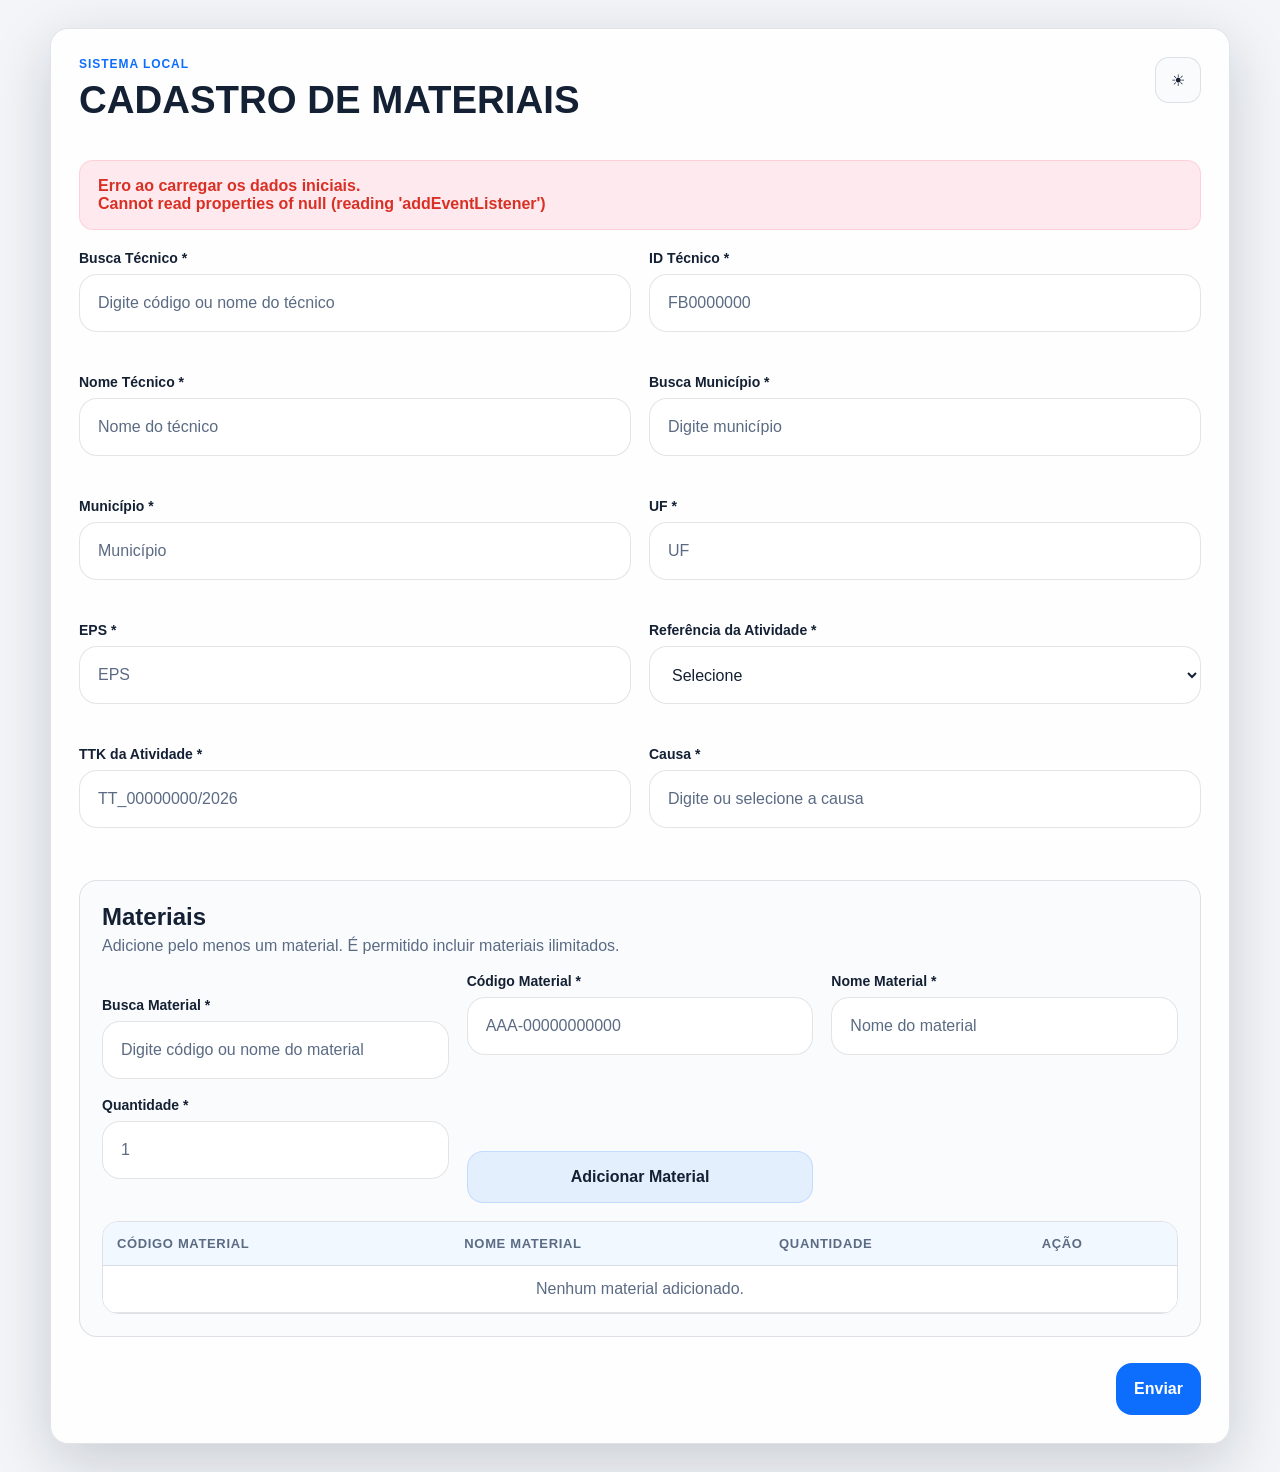
==== index.html @ 9e00d79b "Update index.html" ====
<!DOCTYPE html>
<html lang="pt-BR" data-theme="dark">
<head>
    <meta charset="UTF-8">
    <meta name="viewport" content="width=device-width, initial-scale=1.0">
    <title>CADASTRO DE MATERIAIS</title>
    <link rel="stylesheet" href="./css/style.css">
</head>
<body>
    <div class="bg-image"></div>
    <div class="bg-overlay"></div>

    <main class="page-shell">
        <section class="app-card">
            <div class="app-header">
                <div>
                    <p class="eyebrow">Sistema Local</p>
                    <h1>CADASTRO DE MATERIAIS</h1>
                    <p class="subtitle">
                    </p>
                </div>

                <button type="button" class="theme-toggle" data-theme-toggle aria-label="Alternar tema">
                    <span class="theme-icon">☾</span>
                </button>
            </div>

            <div id="alertBox" class="alert hidden"></div>

            <form id="mainForm" novalidate>
                <div class="grid two-cols">
                    <div class="field autocomplete-wrap">
                        <label for="tecnico_search">Busca Técnico *</label>
                        <input
                            type="text"
                            id="tecnico_search"
                            autocomplete="off"
                            placeholder="Digite código ou nome do técnico"
                        >
                        <div id="tecnico_suggestions" class="suggestions hidden"></div>
                    </div>

                    <div class="field">
                        <label for="id_tecnico">ID Técnico *</label>
                        <input
                            type="text"
                            id="id_tecnico"
                            required
                            maxlength="9"
                            placeholder="FB0000000"
                            pattern="^FB\\d{7}$"
                        >
                        <small class="error-text"></small>
                    </div>

                    <div class="field">
                        <label for="nome_tecnico">Nome Técnico *</label>
                        <input
                            type="text"
                            id="nome_tecnico"
                            required
                            placeholder="Nome do técnico"
                        >
                        <small class="error-text"></small>
                    </div>

                    <div class="field autocomplete-wrap">
                        <label for="municipio_search">Busca Município *</label>
                        <input
                            type="text"
                            id="municipio_search"
                            autocomplete="off"
                            placeholder="Digite município"
                        >
                        <div id="municipio_suggestions" class="suggestions hidden"></div>
                    </div>

                    <div class="field">
                        <label for="municipio">Município *</label>
                        <input
                            type="text"
                            id="municipio"
                            required
                            placeholder="Município"
                        >
                        <small class="error-text"></small>
                    </div>

                    <div class="field">
                        <label for="uf">UF *</label>
                        <input
                            type="text"
                            id="uf"
                            required
                            maxlength="2"
                            placeholder="UF"
                        >
                        <small class="error-text"></small>
                    </div>

                    <div class="field">
                        <label for="eps">EPS *</label>
                        <input
                            type="text"
                            id="eps"
                            required
                            placeholder="EPS"
                        >
                        <small class="error-text"></small>
                    </div>

                    <div class="field">
                        <label for="referencia_atividade">Referência da Atividade *</label>
                        <select id="referencia_atividade" required>
                            <option value="">Selecione</option>
                            <option value="Manutenção corretiva (TTK)">Manutenção corretiva (TTK)</option>
                            <option value="Preventiva">Preventiva</option>
                            <option value="Implantação de prédios">Implantação de prédios</option>
                            <option value="Alivio de Rede">Alivio de Rede</option>
                        </select>
                        <small class="error-text"></small>
                    </div>

                    <div class="field">
                        <label for="ttk">TTK da Atividade *</label>
                        <input
                            type="text"
                            id="ttk"
                            required
                            maxlength="16"
                            placeholder="TT_00000000/2026"
                            pattern="^TT_\\d{8}/\\d{4}$"
                        >
                        <small class="error-text"></small>
                    </div>

                    <div class="field autocomplete-wrap">
                        <label for="causa_search">Causa *</label>
                        <input
                            type="text"
                            id="causa_search"
                            required
                            autocomplete="off"
                            placeholder="Digite ou selecione a causa"
                        >
                        <div id="causa_suggestions" class="suggestions hidden"></div>
                        <small class="error-text"></small>
                    </div>
                </div>

                <section class="materials-section">
                    <div class="section-head">
                        <div>
                            <h2>Materiais</h2>
                            <p>Adicione pelo menos um material. É permitido incluir materiais ilimitados.</p>
                        </div>
                    </div>

                    <div class="grid three-cols">
                        <div class="field autocomplete-wrap">
                            <label for="material_search">Busca Material *</label>
                            <input
                                type="text"
                                id="material_search"
                                autocomplete="off"
                                placeholder="Digite código ou nome do material"
                            >
                            <div id="material_suggestions" class="suggestions hidden"></div>
                        </div>

                        <div class="field">
                            <label for="cod_material">Código Material *</label>
                            <input
                                type="text"
                                id="cod_material"
                                maxlength="15"
                                placeholder="AAA-00000000000"
                            >
                            <small class="error-text"></small>
                        </div>

                        <div class="field">
                            <label for="nome_material">Nome Material *</label>
                            <input
                                type="text"
                                id="nome_material"
                                placeholder="Nome do material"
                            >
                            <small class="error-text"></small>
                        </div>

                        <div class="field">
                            <label for="quantidade">Quantidade *</label>
                            <input
                                type="number"
                                id="quantidade"
                                min="1"
                                step="1"
                                placeholder="1"
                            >
                            <small class="error-text"></small>
                        </div>

                        <div class="field action-field">
                            <label>&nbsp;</label>
                            <button type="button" id="addMaterialBtn" class="btn btn-secondary">
                                Adicionar Material
                            </button>
                        </div>
                    </div>

                    <div id="materialsError" class="inline-error hidden">Adicione pelo menos um material</div>

                    <div class="table-wrap">
                        <table class="materials-table">
                            <thead>
                                <tr>
                                    <th>Código Material</th>
                                    <th>Nome Material</th>
                                    <th>Quantidade</th>
                                    <th>Ação</th>
                                </tr>
                            </thead>
                            <tbody id="materialsTableBody">
                                <tr class="empty-row">
                                    <td colspan="4">Nenhum material adicionado.</td>
                                </tr>
                            </tbody>
                        </table>
                    </div>
                </section>

                <div class="actions">
                    <button type="submit" id="sendBtn" class="btn btn-primary">
                        Enviar
                    </button>
                </div>
            </form>
        </section>
    </main>

    <div id="successModal" class="modal hidden" aria-hidden="true">
        <div id="modalBackdrop" class="modal-backdrop"></div>

        <div class="modal-dialog" role="dialog" aria-modal="true" aria-labelledby="successModalTitle">
            <button type="button" id="closeSuccessModal" class="modal-close" aria-label="Fechar">
                ×
            </button>

            <div class="modal-icon">✓</div>

            <h2 id="successModalTitle">Envio concluído</h2>
            <p>
                O payload foi montado no navegador e enviado com sucesso para o Power Automate.
            </p>

            <div class="modal-actions">
                <button type="button" id="confirmSuccessModal" class="btn btn-primary">
                    Fechar
                </button>
            </div>
        </div>
    </div>

    <script src="./js/script.js"></script>
</body>
</html>
---- css/style.css ----
:root,
[data-theme="light"] {
    --bg: #f3f5f8;
    --surface: rgba(255, 255, 255, 0.86);
    --surface-strong: rgba(255, 255, 255, 0.94);
    --surface-soft: rgba(248, 250, 252, 0.72);
    --text: #142033;
    --muted: #5b6b83;
    --border: rgba(20, 32, 51, 0.12);
    --primary: #0d6efd;
    --primary-hover: #0958ca;
    --success: #0f9d58;
    --danger: #d93025;
    --shadow: 0 18px 60px rgba(9, 24, 52, 0.18);
    --radius: 18px;
    --blur: blur(16px);
}

[data-theme="dark"] {
    --bg: #08111f;
    --surface: rgba(10, 18, 34, 0.78);
    --surface-strong: rgba(11, 20, 38, 0.92);
    --surface-soft: rgba(17, 29, 52, 0.58);
    --text: #edf4ff;
    --muted: #9fb1ca;
    --border: rgba(237, 244, 255, 0.10);
    --primary: #5ea1ff;
    --primary-hover: #88b9ff;
    --success: #34d399;
    --danger: #fb7185;
    --shadow: 0 18px 60px rgba(0, 0, 0, 0.45);
}

* {
    box-sizing: border-box;
}

html,
body {
    margin: 0;
    padding: 0;
    min-height: 100%;
    font-family: Arial, Helvetica, sans-serif;
    color: var(--text);
    background: var(--bg);
}

body {
    position: relative;
    overflow-x: hidden;
}

body.modal-open {
    overflow: hidden;
}

.bg-image {
    position: fixed;
    inset: 0;
    z-index: -3;
    background-image: url("../assets/15.png");
    background-size: cover;
    background-position: center;
    background-repeat: no-repeat;
    transform: scale(1.02);
}

.bg-overlay {
    position: fixed;
    inset: 0;
    z-index: -2;
    background:
        radial-gradient(circle at top left, rgba(94, 161, 255, 0.22), transparent 30%),
        radial-gradient(circle at bottom right, rgba(52, 211, 153, 0.14), transparent 28%),
        linear-gradient(135deg, rgba(4, 10, 20, 0.62), rgba(4, 10, 20, 0.82));
}

.page-shell {
    min-height: 100vh;
    padding: 28px;
    display: flex;
    align-items: center;
    justify-content: center;
}

.app-card {
    width: min(1180px, 100%);
    background: var(--surface);
    backdrop-filter: var(--blur);
    -webkit-backdrop-filter: var(--blur);
    border: 1px solid var(--border);
    box-shadow: var(--shadow);
    border-radius: var(--radius);
    padding: 28px;
}

.app-header {
    display: flex;
    justify-content: space-between;
    gap: 16px;
    align-items: flex-start;
    margin-bottom: 24px;
}

.eyebrow {
    margin: 0 0 8px;
    color: var(--primary);
    font-weight: 700;
    letter-spacing: 0.08em;
    text-transform: uppercase;
    font-size: 12px;
}

h1 {
    margin: 0;
    font-size: clamp(28px, 3vw, 40px);
    line-height: 1.08;
}

.subtitle {
    margin-top: 10px;
    color: var(--muted);
    max-width: 760px;
}

.theme-toggle {
    width: 46px;
    height: 46px;
    border-radius: 14px;
    border: 1px solid var(--border);
    background: var(--surface-soft);
    color: var(--text);
    cursor: pointer;
}

.grid {
    display: grid;
    gap: 18px;
}

.two-cols {
    grid-template-columns: repeat(2, minmax(0, 1fr));
}

.three-cols {
    grid-template-columns: repeat(3, minmax(0, 1fr));
    align-items: end;
}

.field {
    display: flex;
    flex-direction: column;
    gap: 8px;
    position: relative;
}

label {
    font-weight: 700;
    font-size: 14px;
}

input,
select,
button {
    font: inherit;
}

input,
select {
    width: 100%;
    height: 58px;
    border: 1px solid var(--border);
    background: var(--surface-strong);
    color: var(--text);
    border-radius: 18px;
    padding: 0 18px;
    outline: none;
}

input::placeholder {
    color: var(--muted);
}

input:focus,
select:focus {
    border-color: rgba(94, 161, 255, 0.58);
    box-shadow: 0 0 0 4px rgba(94, 161, 255, 0.12);
}

input.locked {
    background: rgba(128, 128, 128, 0.12);
    cursor: not-allowed;
}

.field.invalid input,
.field.invalid select {
    border-color: var(--danger);
    box-shadow: 0 0 0 4px rgba(251, 113, 133, 0.12);
}

.error-text {
    min-height: 16px;
    color: var(--danger);
    font-size: 12px;
}

.inline-error {
    margin-top: 14px;
    color: var(--danger);
    font-weight: 700;
}

.hidden {
    display: none !important;
}

.materials-section {
    margin-top: 28px;
    background: var(--surface-soft);
    border: 1px solid var(--border);
    border-radius: var(--radius);
    padding: 22px;
}

.section-head {
    margin-bottom: 18px;
}

.section-head h2 {
    margin: 0 0 6px;
    font-size: 24px;
}

.section-head p {
    margin: 0;
    color: var(--muted);
}

.action-field {
    align-self: end;
}

.actions {
    margin-top: 26px;
    display: flex;
    justify-content: flex-end;
    gap: 12px;
    flex-wrap: wrap;
}

.btn {
    min-height: 52px;
    border: none;
    border-radius: 16px;
    padding: 0 18px;
    font-weight: 700;
    cursor: pointer;
}

.btn-primary {
    background: var(--primary);
    color: #ffffff;
}

.btn-secondary {
    background: rgba(94, 161, 255, 0.14);
    color: var(--text);
    border: 1px solid rgba(94, 161, 255, 0.25);
}

.table-wrap {
    margin-top: 18px;
    overflow-x: auto;
    border-radius: 16px;
    border: 1px solid var(--border);
}

.materials-table {
    width: 100%;
    border-collapse: collapse;
    background: var(--surface-strong);
}

.materials-table th,
.materials-table td {
    padding: 14px;
    border-bottom: 1px solid var(--border);
    text-align: left;
}

.materials-table th {
    font-size: 13px;
    text-transform: uppercase;
    letter-spacing: 0.05em;
    color: var(--muted);
    background: rgba(94, 161, 255, 0.08);
}

.empty-row td {
    text-align: center;
    color: var(--muted);
}

.remove-btn {
    background: rgba(251, 113, 133, 0.14);
    color: var(--danger);
    border: 1px solid rgba(251, 113, 133, 0.20);
    border-radius: 10px;
    min-height: 38px;
    padding: 0 12px;
    cursor: pointer;
    font-weight: 700;
}

.alert {
    margin-bottom: 20px;
    padding: 16px 18px;
    border-radius: 14px;
    font-weight: 700;
    border: 1px solid transparent;
}

.alert.success {
    background: rgba(52, 211, 153, 0.14);
    color: var(--success);
    border-color: rgba(52, 211, 153, 0.22);
}

.alert.error {
    background: rgba(251, 113, 133, 0.14);
    color: var(--danger);
    border-color: rgba(251, 113, 133, 0.22);
}

.alert.warning {
    background: rgba(251, 191, 36, 0.14);
    color: #f59e0b;
    border-color: rgba(251, 191, 36, 0.22);
}

.suggestions {
    position: absolute;
    top: calc(100% + 6px);
    left: 0;
    right: 0;
    background: var(--surface-strong);
    border: 1px solid var(--border);
    border-radius: 14px;
    box-shadow: var(--shadow);
    z-index: 999;
    max-height: 260px;
    overflow-y: auto;
}

.suggestion-item {
    padding: 12px 14px;
    cursor: pointer;
    border-bottom: 1px solid var(--border);
}

.suggestion-item:last-child {
    border-bottom: none;
}

.suggestion-item:hover {
    background: rgba(94, 161, 255, 0.12);
}

.modal {
    position: fixed;
    inset: 0;
    z-index: 5000;
    display: flex;
    align-items: center;
    justify-content: center;
    padding: 20px;
}

.modal-backdrop {
    position: absolute;
    inset: 0;
    background: rgba(4, 10, 20, 0.72);
    backdrop-filter: blur(4px);
}

.modal-dialog {
    position: relative;
    width: min(520px, 100%);
    background: var(--surface-strong);
    border: 1px solid var(--border);
    border-radius: 24px;
    box-shadow: var(--shadow);
    padding: 32px 24px 24px;
    text-align: center;
    z-index: 2;
}

.modal-close {
    position: absolute;
    top: 12px;
    right: 12px;
    width: 42px;
    height: 42px;
    border-radius: 12px;
    border: 1px solid var(--border);
    background: var(--surface-soft);
    color: var(--text);
    cursor: pointer;
    font-size: 24px;
    line-height: 1;
}

.modal-icon {
    width: 72px;
    height: 72px;
    border-radius: 999px;
    margin: 0 auto 18px;
    display: flex;
    align-items: center;
    justify-content: center;
    background: rgba(52, 211, 153, 0.18);
    color: var(--success);
    font-size: 28px;
    font-weight: 700;
}

.modal-dialog h2 {
    margin: 0 0 12px;
    font-size: 30px;
}

.modal-dialog p {
    margin: 0;
    color: var(--muted);
    line-height: 1.6;
}

.modal-actions {
    margin-top: 24px;
    display: flex;
    justify-content: center;
}

@media (max-width: 980px) {
    .two-cols,
    .three-cols {
        grid-template-columns: 1fr;
    }

    .app-header {
        flex-direction: column;
        align-items: stretch;
    }

    .actions {
        justify-content: stretch;
    }

    .actions .btn {
        width: 100%;
    }
}

@media (max-width: 640px) {
    .page-shell {
        padding: 16px;
    }

    .app-card {
        padding: 18px;
        border-radius: 20px;
    }

    .materials-section {
        padding: 16px;
    }

    input,
    select,
    .btn {
        min-height: 50px;
    }

    .modal-dialog {
        padding: 28px 18px 20px;
        border-radius: 20px;
    }

    .modal-dialog h2 {
        font-size: 24px;
    }
}
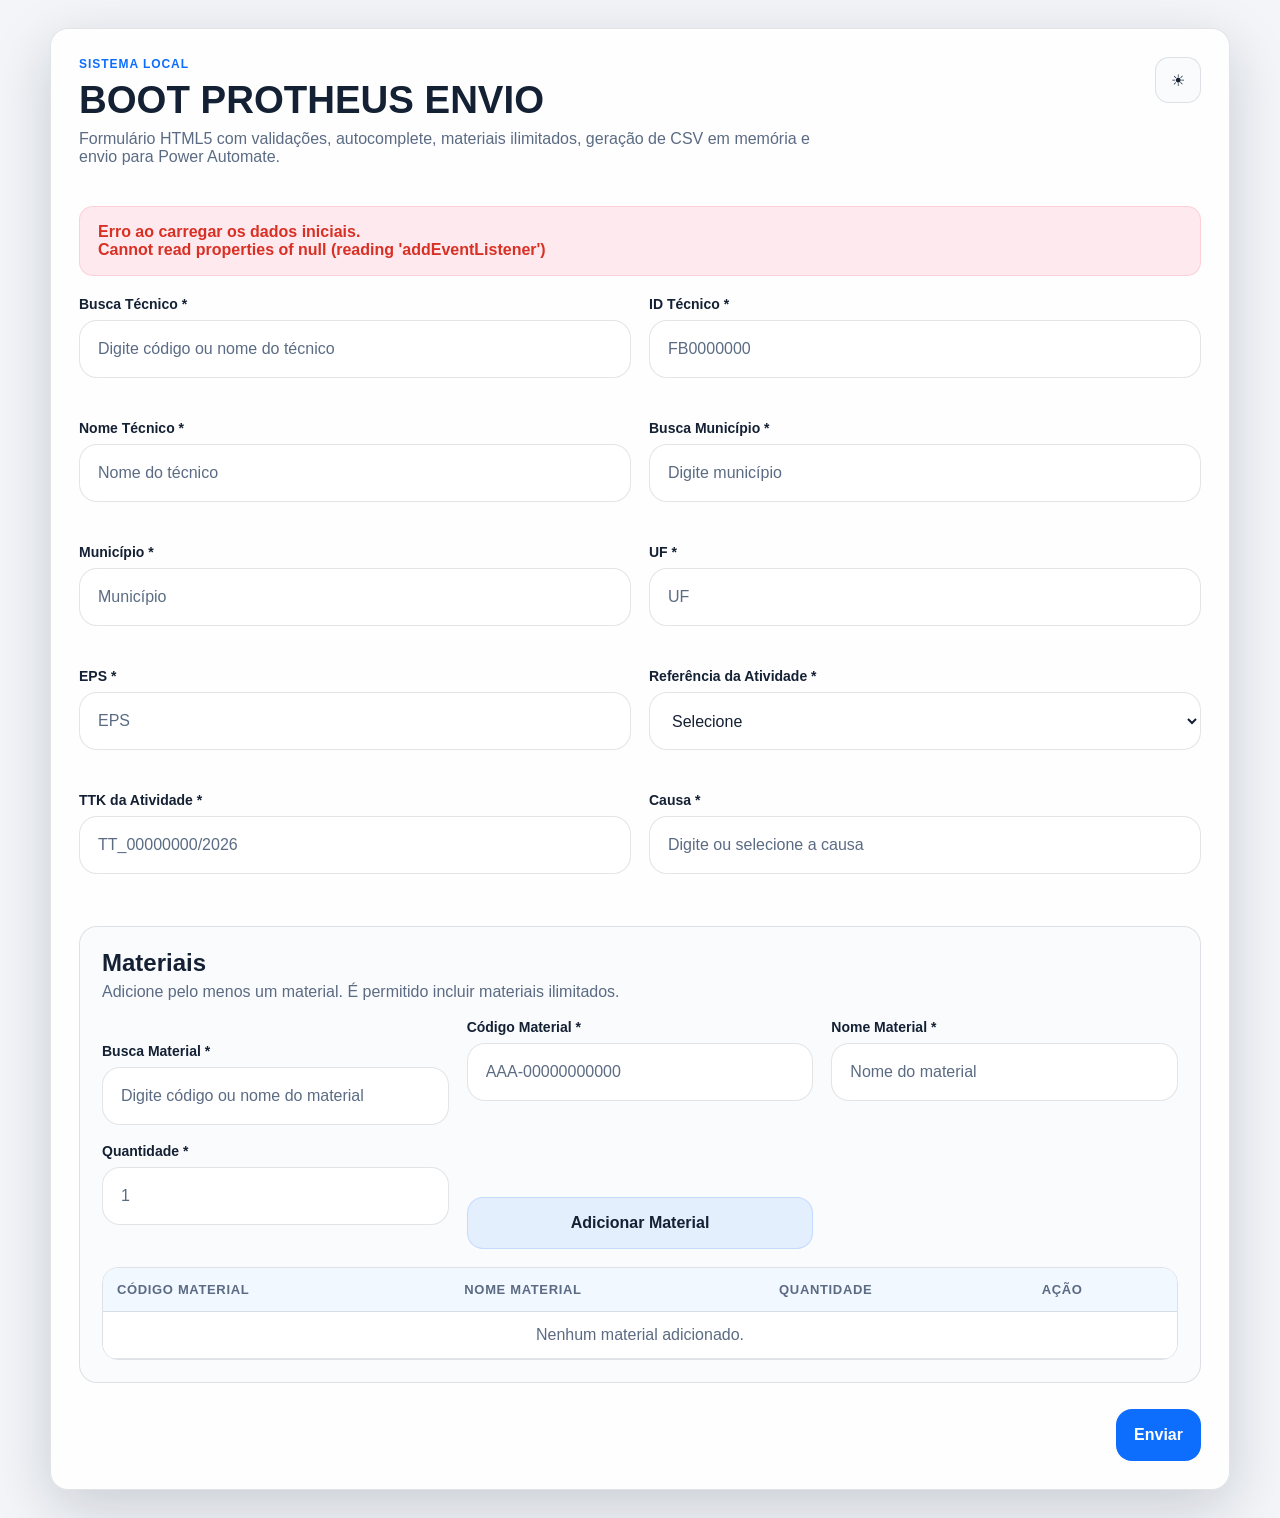
==== commit 579d42df: "Update index.html" ====
--- a/index.html
+++ b/index.html
@@ -3,7 +3,7 @@
 <head>
     <meta charset="UTF-8">
     <meta name="viewport" content="width=device-width, initial-scale=1.0">
-    <title>CADASTRO DE MATERIAIS</title>
+    <title>BOOT PROTHEUS ENVIO</title>
     <link rel="stylesheet" href="./css/style.css">
 </head>
 <body>
@@ -15,8 +15,10 @@
             <div class="app-header">
                 <div>
                     <p class="eyebrow">Sistema Local</p>
-                    <h1>CADASTRO DE MATERIAIS</h1>
+                    <h1>BOOT PROTHEUS ENVIO</h1>
                     <p class="subtitle">
+                        Formulário HTML5 com validações, autocomplete, materiais ilimitados,
+                        geração de CSV em memória e envio para Power Automate.
                     </p>
                 </div>
 
@@ -251,7 +253,7 @@
 
             <h2 id="successModalTitle">Envio concluído</h2>
             <p>
-                O payload foi montado no navegador e enviado com sucesso para o Power Automate.
+                O formulário foi processado e enviado com sucesso para o Power Automate.
             </p>
 
             <div class="modal-actions">
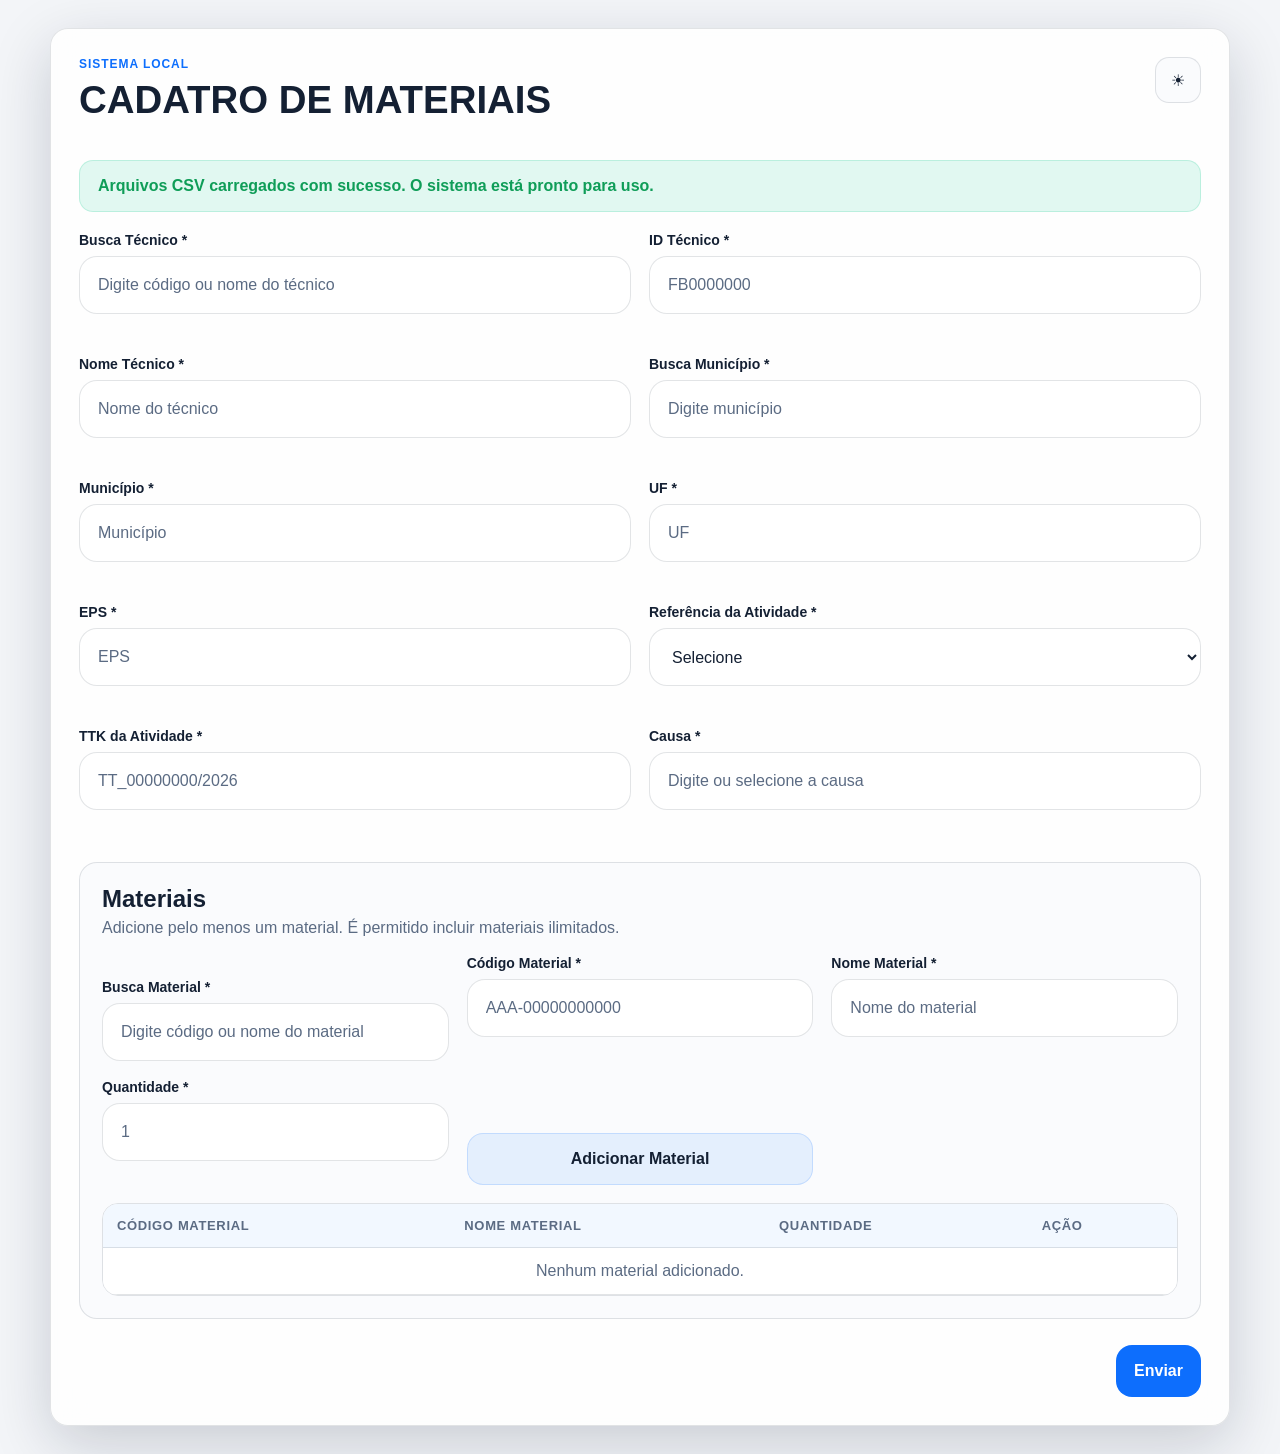
==== commit e679475d: "Update index.html" ====
--- a/index.html
+++ b/index.html
@@ -3,7 +3,7 @@
 <head>
     <meta charset="UTF-8">
     <meta name="viewport" content="width=device-width, initial-scale=1.0">
-    <title>BOOT PROTHEUS ENVIO</title>
+    <title>CADATRO DE MATERIAIS</title>
     <link rel="stylesheet" href="./css/style.css">
 </head>
 <body>
@@ -15,10 +15,8 @@
             <div class="app-header">
                 <div>
                     <p class="eyebrow">Sistema Local</p>
-                    <h1>BOOT PROTHEUS ENVIO</h1>
+                    <h1>CADATRO DE MATERIAIS</h1>
                     <p class="subtitle">
-                        Formulário HTML5 com validações, autocomplete, materiais ilimitados,
-                        geração de CSV em memória e envio para Power Automate.
                     </p>
                 </div>
 
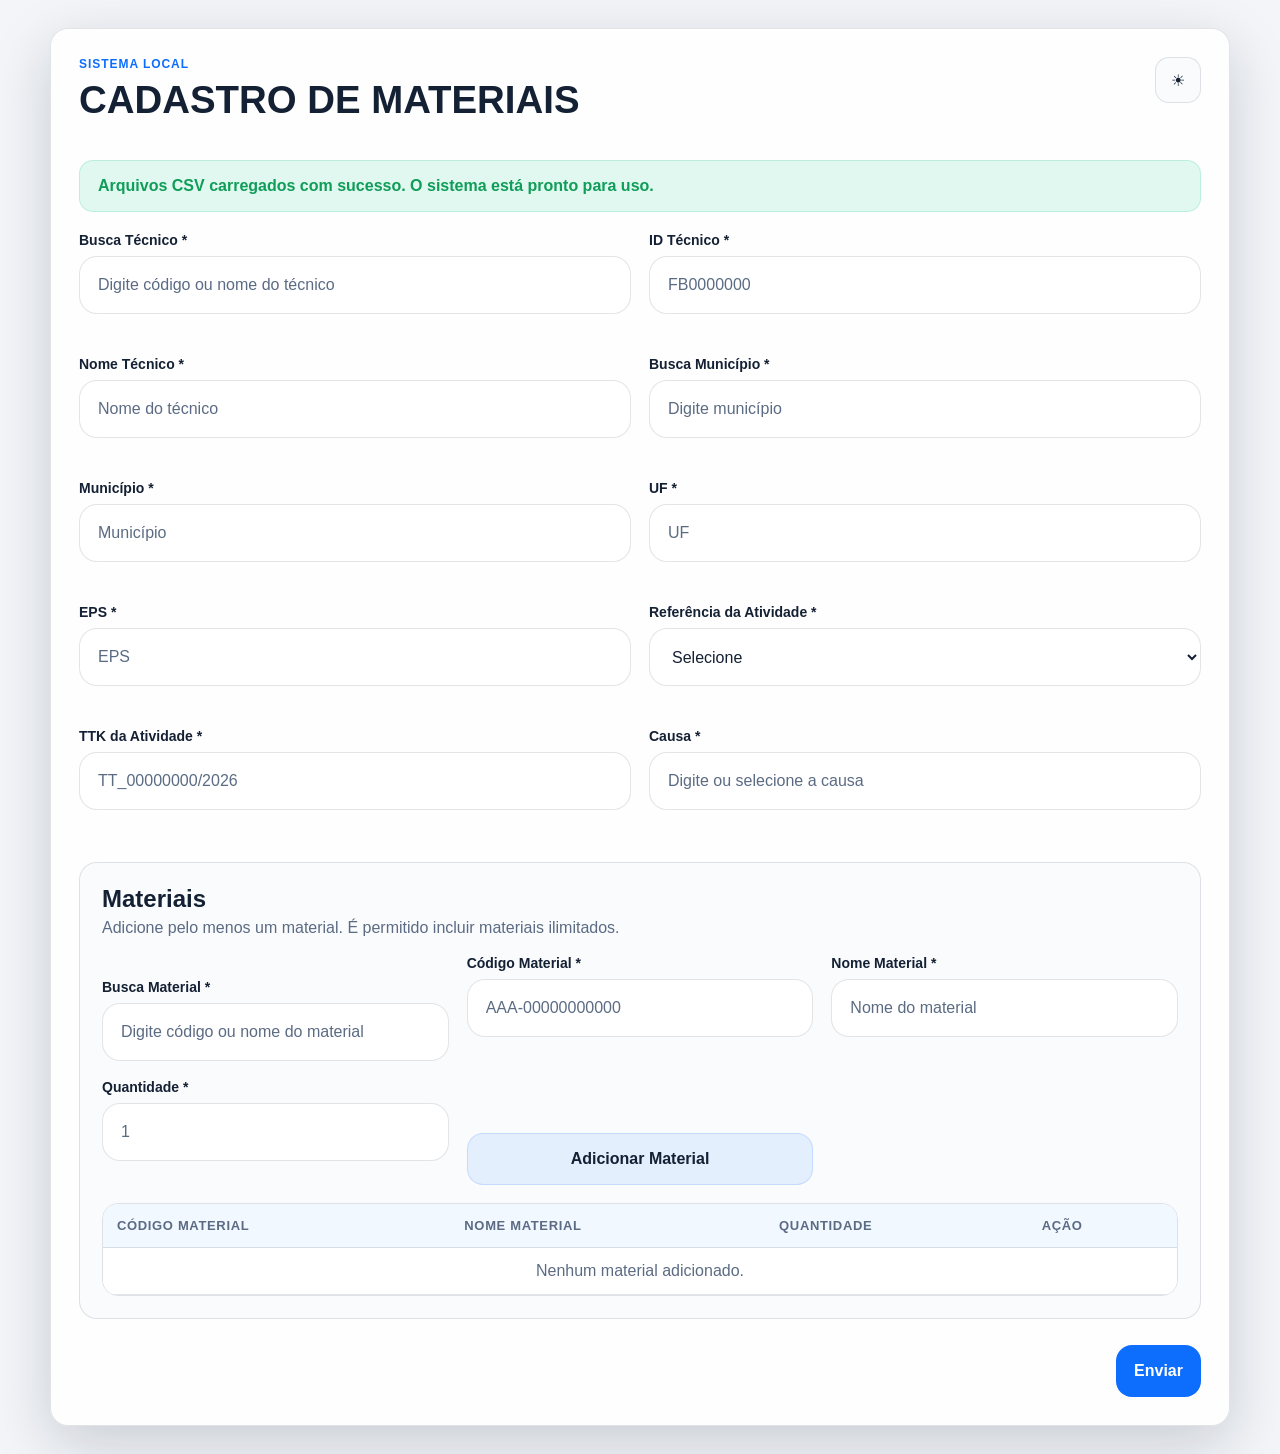
==== commit 768c1dff: "Update index.html" ====
--- a/index.html
+++ b/index.html
@@ -3,7 +3,7 @@
 <head>
     <meta charset="UTF-8">
     <meta name="viewport" content="width=device-width, initial-scale=1.0">
-    <title>CADATRO DE MATERIAIS</title>
+    <title>CADASTRO DE MATERIAIS</title>
     <link rel="stylesheet" href="./css/style.css">
 </head>
 <body>
@@ -15,7 +15,7 @@
             <div class="app-header">
                 <div>
                     <p class="eyebrow">Sistema Local</p>
-                    <h1>CADATRO DE MATERIAIS</h1>
+                    <h1>CADASTRO DE MATERIAIS</h1>
                     <p class="subtitle">
                     </p>
                 </div>
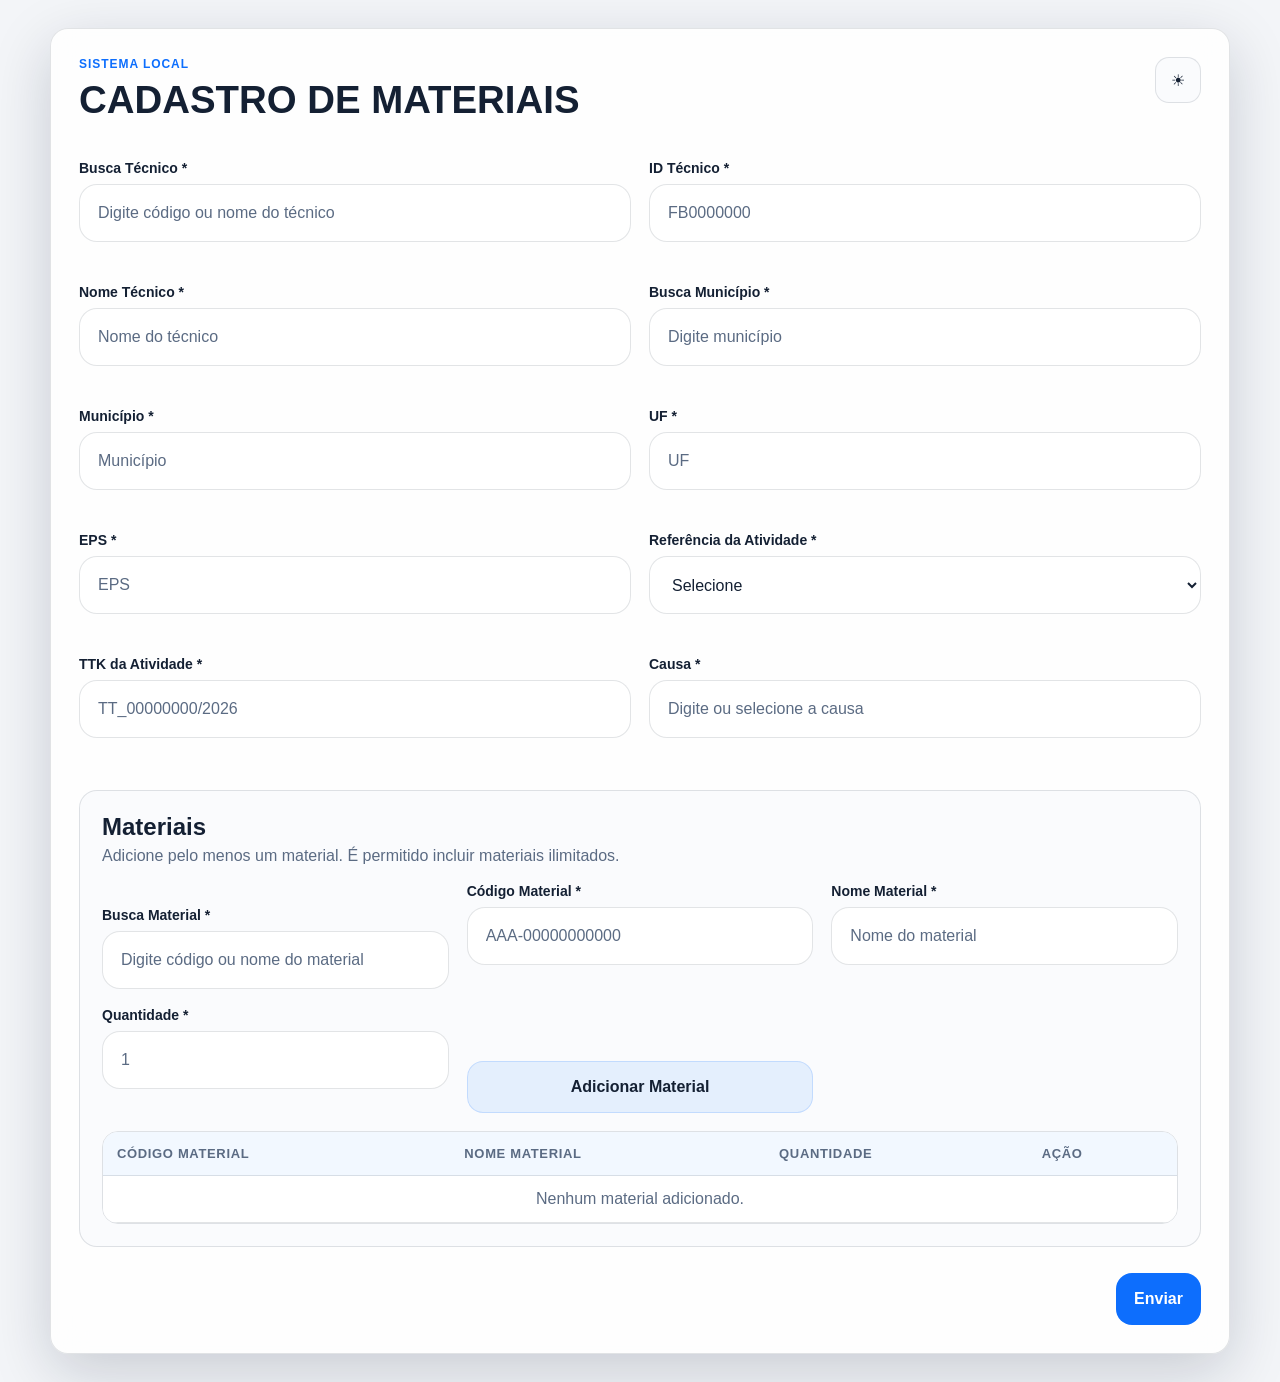
==== commit f57be175: "Update index.html" ====
--- a/index.html
+++ b/index.html
@@ -25,7 +25,7 @@
                 </button>
             </div>
 
-            <div id="alertBox" class="alert hidden"></div>
+        <!--   <div id="alertBox" class="alert hidden"></div>*/-->
 
             <form id="mainForm" novalidate>
                 <div class="grid two-cols">
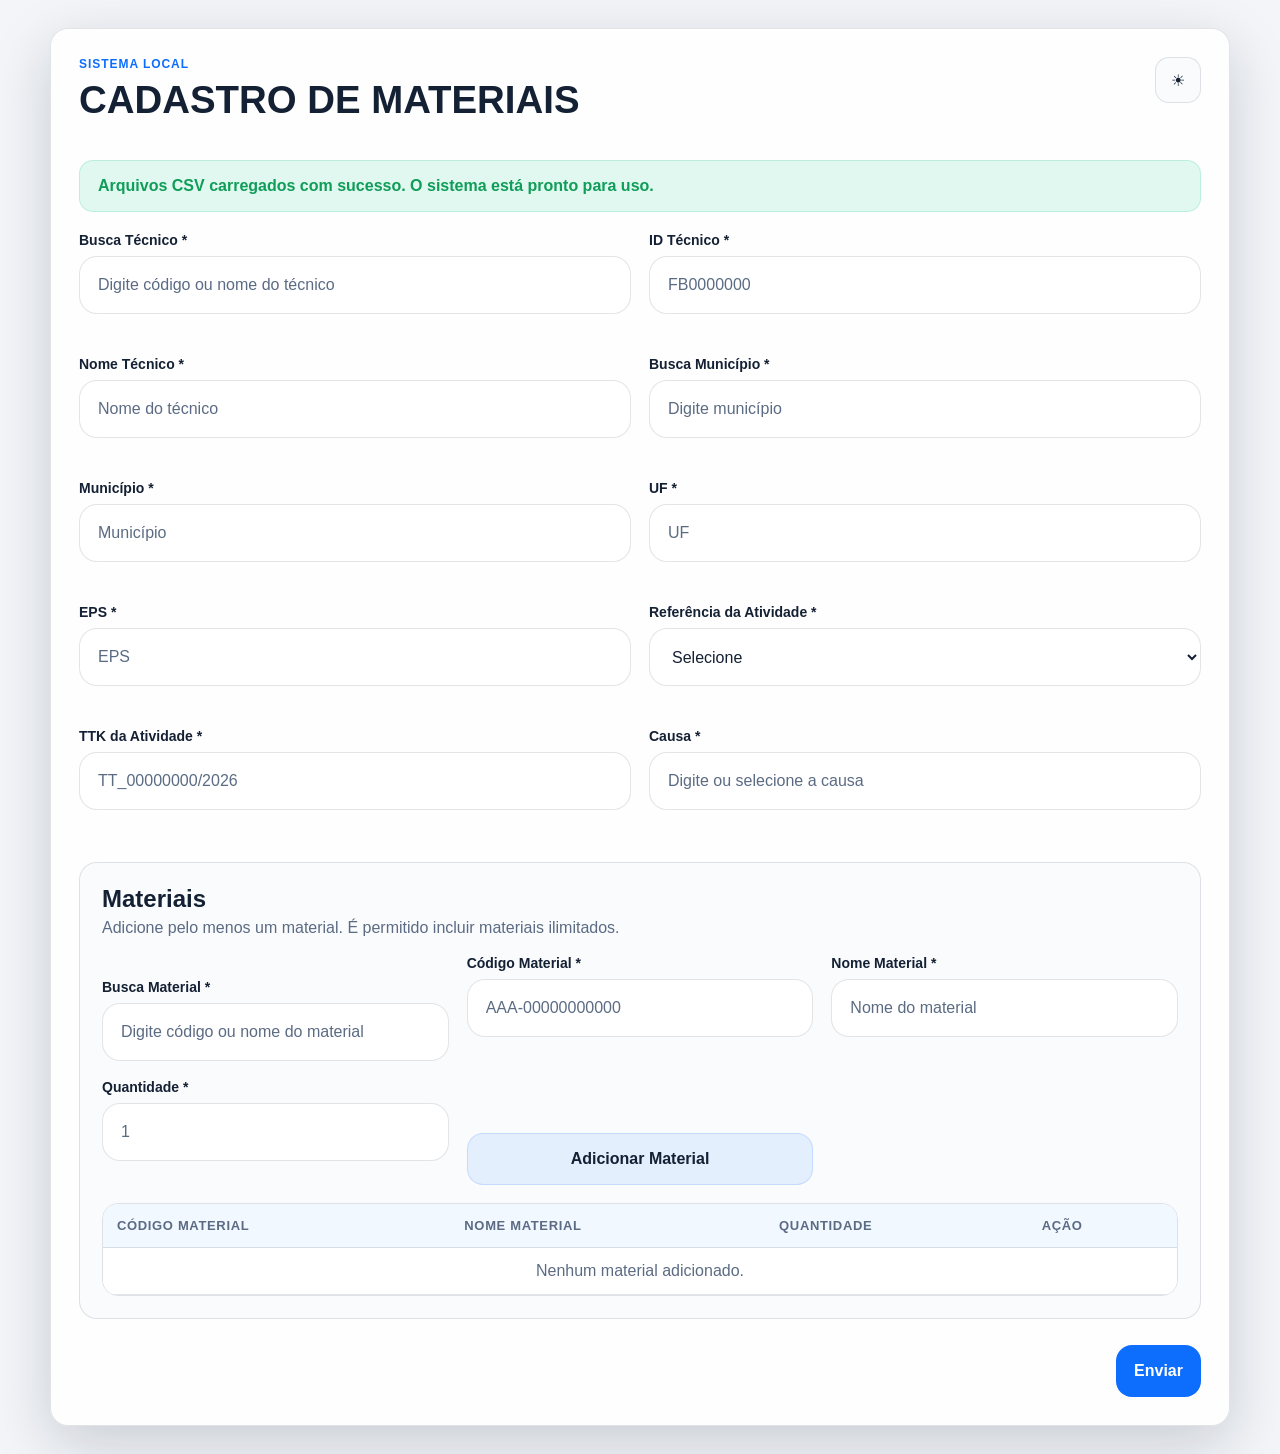
==== commit 46df11db: "Update index.html" ====
--- a/index.html
+++ b/index.html
@@ -25,7 +25,7 @@
                 </button>
             </div>
 
-        <!--   <div id="alertBox" class="alert hidden"></div>*/-->
+        <div id="alertBox" class="alert hidden"></div>
 
             <form id="mainForm" novalidate>
                 <div class="grid two-cols">
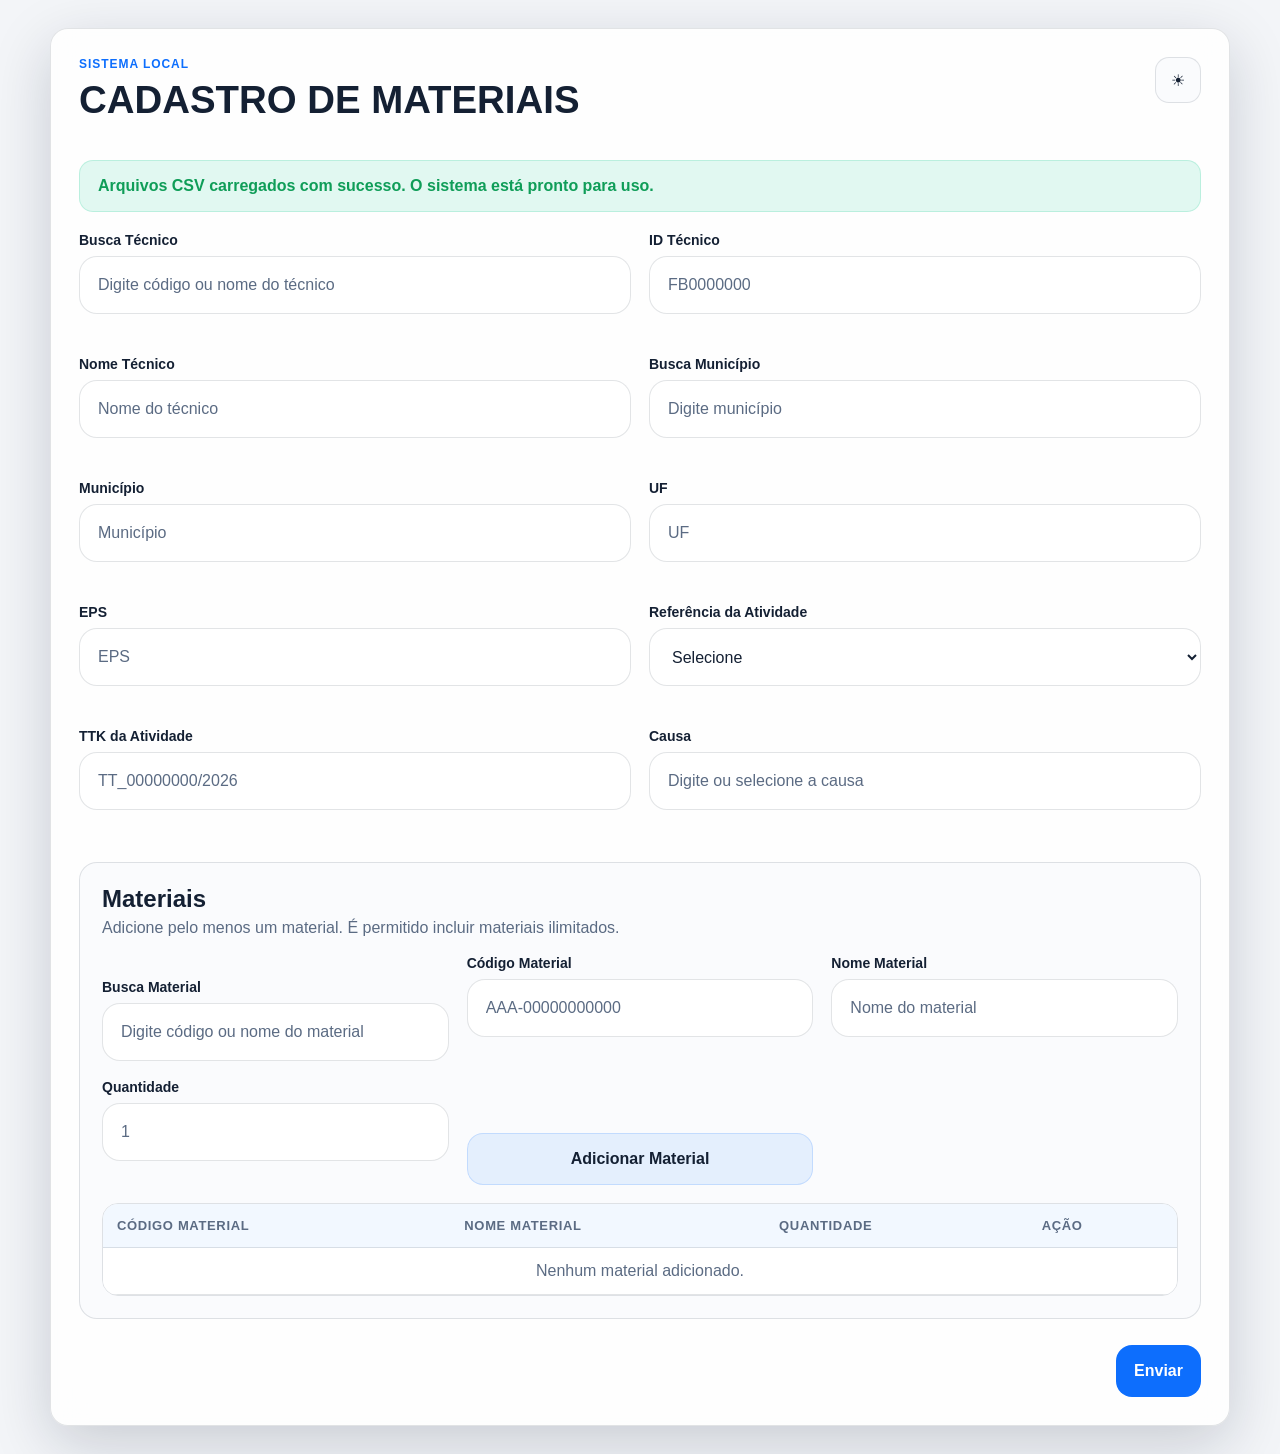
==== commit 3d08b870: "Update index.html" ====
--- a/index.html
+++ b/index.html
@@ -1,267 +1,181 @@
 <!DOCTYPE html>
 <html lang="pt-BR" data-theme="dark">
 <head>
-    <meta charset="UTF-8">
-    <meta name="viewport" content="width=device-width, initial-scale=1.0">
-    <title>CADASTRO DE MATERIAIS</title>
-    <link rel="stylesheet" href="./css/style.css">
+  <meta charset="UTF-8" />
+  <meta name="viewport" content="width=device-width, initial-scale=1.0" />
+  <title>CADASTRO DE MATERIAIS</title>
+  <link rel="stylesheet" href="./css/style.css" />
 </head>
 <body>
-    <div class="bg-image"></div>
-    <div class="bg-overlay"></div>
+  <div class="bg-image"></div>
+  <div class="bg-overlay"></div>
 
-    <main class="page-shell">
-        <section class="app-card">
-            <div class="app-header">
-                <div>
-                    <p class="eyebrow">Sistema Local</p>
-                    <h1>CADASTRO DE MATERIAIS</h1>
-                    <p class="subtitle">
-                    </p>
-                </div>
+  <main class="page-shell">
+    <section class="app-card">
+      <div class="app-header">
+        <div>
+          <p class="eyebrow">Sistema Local</p>
+          <h1>CADASTRO DE MATERIAIS</h1>
+          <p class="subtitle"></p>
+        </div>
 
-                <button type="button" class="theme-toggle" data-theme-toggle aria-label="Alternar tema">
-                    <span class="theme-icon">☾</span>
-                </button>
+        <button type="button" class="theme-toggle" data-theme-toggle aria-label="Alternar tema">
+          <span class="theme-icon"></span>
+        </button>
+      </div>
+
+      <div id="alertBox" class="alert hidden"></div>
+
+      <form id="mainForm" novalidate>
+        <div class="grid two-cols">
+          <div class="field autocomplete-wrap">
+            <label for="tecnico_search">Busca Técnico</label>
+            <input type="text" id="tecnico_search" autocomplete="off" placeholder="Digite código ou nome do técnico" />
+            <div id="tecnico_suggestions" class="suggestions hidden"></div>
+          </div>
+
+          <div class="field">
+            <label for="id_tecnico">ID Técnico</label>
+            <input type="text" id="id_tecnico" required maxlength="9" placeholder="FB0000000" />
+            <small class="error-text"></small>
+          </div>
+
+          <div class="field">
+            <label for="nome_tecnico">Nome Técnico</label>
+            <input type="text" id="nome_tecnico" required placeholder="Nome do técnico" />
+            <small class="error-text"></small>
+          </div>
+
+          <div class="field autocomplete-wrap">
+            <label for="municipio_search">Busca Município</label>
+            <input type="text" id="municipio_search" autocomplete="off" placeholder="Digite município" />
+            <div id="municipio_suggestions" class="suggestions hidden"></div>
+          </div>
+
+          <div class="field">
+            <label for="municipio">Município</label>
+            <input type="text" id="municipio" required placeholder="Município" />
+            <small class="error-text"></small>
+          </div>
+
+          <div class="field">
+            <label for="uf">UF</label>
+            <input type="text" id="uf" required maxlength="2" placeholder="UF" />
+            <small class="error-text"></small>
+          </div>
+
+          <div class="field">
+            <label for="eps">EPS</label>
+            <input type="text" id="eps" required placeholder="EPS" />
+            <small class="error-text"></small>
+          </div>
+
+          <div class="field">
+            <label for="referencia_atividade">Referência da Atividade</label>
+            <select id="referencia_atividade" required>
+              <option value="">Selecione</option>
+              <option value="Manutenção corretiva (TTK)">Manutenção corretiva (TTK)</option>
+              <option value="Preventiva">Preventiva</option>
+              <option value="Implantação de prédios">Implantação de prédios</option>
+              <option value="Alivio de Rede">Alivio de Rede</option>
+            </select>
+            <small class="error-text"></small>
+          </div>
+
+          <div class="field">
+            <label for="ttk">TTK da Atividade</label>
+            <input type="text" id="ttk" required maxlength="16" placeholder="TT_00000000/2026" />
+            <small class="error-text"></small>
+          </div>
+
+          <div class="field autocomplete-wrap">
+            <label for="causa_search">Causa</label>
+            <input type="text" id="causa_search" required autocomplete="off" placeholder="Digite ou selecione a causa" />
+            <div id="causa_suggestions" class="suggestions hidden"></div>
+            <small class="error-text"></small>
+          </div>
+        </div>
+
+        <section class="materials-section">
+          <div class="section-head">
+            <div>
+              <h2>Materiais</h2>
+              <p>Adicione pelo menos um material. É permitido incluir materiais ilimitados.</p>
+            </div>
+          </div>
+
+          <div class="grid three-cols">
+            <div class="field autocomplete-wrap">
+              <label for="material_search">Busca Material</label>
+              <input type="text" id="material_search" autocomplete="off" placeholder="Digite código ou nome do material" />
+              <div id="material_suggestions" class="suggestions hidden"></div>
             </div>
 
-        <div id="alertBox" class="alert hidden"></div>
+            <div class="field">
+              <label for="cod_material">Código Material</label>
+              <input type="text" id="cod_material" maxlength="15" placeholder="AAA-00000000000" />
+              <small class="error-text"></small>
+            </div>
 
-            <form id="mainForm" novalidate>
-                <div class="grid two-cols">
-                    <div class="field autocomplete-wrap">
-                        <label for="tecnico_search">Busca Técnico *</label>
-                        <input
-                            type="text"
-                            id="tecnico_search"
-                            autocomplete="off"
-                            placeholder="Digite código ou nome do técnico"
-                        >
-                        <div id="tecnico_suggestions" class="suggestions hidden"></div>
-                    </div>
+            <div class="field">
+              <label for="nome_material">Nome Material</label>
+              <input type="text" id="nome_material" placeholder="Nome do material" />
+              <small class="error-text"></small>
+            </div>
 
-                    <div class="field">
-                        <label for="id_tecnico">ID Técnico *</label>
-                        <input
-                            type="text"
-                            id="id_tecnico"
-                            required
-                            maxlength="9"
-                            placeholder="FB0000000"
-                            pattern="^FB\\d{7}$"
-                        >
-                        <small class="error-text"></small>
-                    </div>
+            <div class="field">
+              <label for="quantidade">Quantidade</label>
+              <input type="number" id="quantidade" min="1" step="1" placeholder="1" />
+              <small class="error-text"></small>
+            </div>
 
-                    <div class="field">
-                        <label for="nome_tecnico">Nome Técnico *</label>
-                        <input
-                            type="text"
-                            id="nome_tecnico"
-                            required
-                            placeholder="Nome do técnico"
-                        >
-                        <small class="error-text"></small>
-                    </div>
+            <div class="field action-field">
+              <label>&nbsp;</label>
+              <button type="button" id="addMaterialBtn" class="btn btn-secondary">Adicionar Material</button>
+            </div>
+          </div>
 
-                    <div class="field autocomplete-wrap">
-                        <label for="municipio_search">Busca Município *</label>
-                        <input
-                            type="text"
-                            id="municipio_search"
-                            autocomplete="off"
-                            placeholder="Digite município"
-                        >
-                        <div id="municipio_suggestions" class="suggestions hidden"></div>
-                    </div>
+          <div id="materialsError" class="inline-error hidden">Adicione pelo menos um material.</div>
 
-                    <div class="field">
-                        <label for="municipio">Município *</label>
-                        <input
-                            type="text"
-                            id="municipio"
-                            required
-                            placeholder="Município"
-                        >
-                        <small class="error-text"></small>
-                    </div>
+          <div class="table-wrap">
+            <table class="materials-table">
+              <thead>
+                <tr>
+                  <th>Código Material</th>
+                  <th>Nome Material</th>
+                  <th>Quantidade</th>
+                  <th>Ação</th>
+                </tr>
+              </thead>
+              <tbody id="materialsTableBody">
+                <tr class="empty-row">
+                  <td colspan="4">Nenhum material adicionado.</td>
+                </tr>
+              </tbody>
+            </table>
+          </div>
+        </section>
 
-                    <div class="field">
-                        <label for="uf">UF *</label>
-                        <input
-                            type="text"
-                            id="uf"
-                            required
-                            maxlength="2"
-                            placeholder="UF"
-                        >
-                        <small class="error-text"></small>
-                    </div>
+        <div class="actions">
+          <button type="submit" id="sendBtn" class="btn btn-primary">Enviar</button>
+        </div>
+      </form>
+    </section>
+  </main>
 
-                    <div class="field">
-                        <label for="eps">EPS *</label>
-                        <input
-                            type="text"
-                            id="eps"
-                            required
-                            placeholder="EPS"
-                        >
-                        <small class="error-text"></small>
-                    </div>
+  <div id="successModal" class="modal hidden" aria-hidden="true">
+    <div id="modalBackdrop" class="modal-backdrop"></div>
+    <div class="modal-dialog" role="dialog" aria-modal="true" aria-labelledby="successModalTitle">
+      <button type="button" id="closeSuccessModal" class="modal-close" aria-label="Fechar">×</button>
+      <div class="modal-icon">✓</div>
+      <h2 id="successModalTitle">Envio concluído</h2>
+      <p>O formulário foi processado e enviado com sucesso para o Power Automate.</p>
+      <div class="modal-actions">
+        <button type="button" id="confirmSuccessModal" class="btn btn-primary">Fechar</button>
+      </div>
+    </div>
+  </div>
 
-                    <div class="field">
-                        <label for="referencia_atividade">Referência da Atividade *</label>
-                        <select id="referencia_atividade" required>
-                            <option value="">Selecione</option>
-                            <option value="Manutenção corretiva (TTK)">Manutenção corretiva (TTK)</option>
-                            <option value="Preventiva">Preventiva</option>
-                            <option value="Implantação de prédios">Implantação de prédios</option>
-                            <option value="Alivio de Rede">Alivio de Rede</option>
-                        </select>
-                        <small class="error-text"></small>
-                    </div>
-
-                    <div class="field">
-                        <label for="ttk">TTK da Atividade *</label>
-                        <input
-                            type="text"
-                            id="ttk"
-                            required
-                            maxlength="16"
-                            placeholder="TT_00000000/2026"
-                            pattern="^TT_\\d{8}/\\d{4}$"
-                        >
-                        <small class="error-text"></small>
-                    </div>
-
-                    <div class="field autocomplete-wrap">
-                        <label for="causa_search">Causa *</label>
-                        <input
-                            type="text"
-                            id="causa_search"
-                            required
-                            autocomplete="off"
-                            placeholder="Digite ou selecione a causa"
-                        >
-                        <div id="causa_suggestions" class="suggestions hidden"></div>
-                        <small class="error-text"></small>
-                    </div>
-                </div>
-
-                <section class="materials-section">
-                    <div class="section-head">
-                        <div>
-                            <h2>Materiais</h2>
-                            <p>Adicione pelo menos um material. É permitido incluir materiais ilimitados.</p>
-                        </div>
-                    </div>
-
-                    <div class="grid three-cols">
-                        <div class="field autocomplete-wrap">
-                            <label for="material_search">Busca Material *</label>
-                            <input
-                                type="text"
-                                id="material_search"
-                                autocomplete="off"
-                                placeholder="Digite código ou nome do material"
-                            >
-                            <div id="material_suggestions" class="suggestions hidden"></div>
-                        </div>
-
-                        <div class="field">
-                            <label for="cod_material">Código Material *</label>
-                            <input
-                                type="text"
-                                id="cod_material"
-                                maxlength="15"
-                                placeholder="AAA-00000000000"
-                            >
-                            <small class="error-text"></small>
-                        </div>
-
-                        <div class="field">
-                            <label for="nome_material">Nome Material *</label>
-                            <input
-                                type="text"
-                                id="nome_material"
-                                placeholder="Nome do material"
-                            >
-                            <small class="error-text"></small>
-                        </div>
-
-                        <div class="field">
-                            <label for="quantidade">Quantidade *</label>
-                            <input
-                                type="number"
-                                id="quantidade"
-                                min="1"
-                                step="1"
-                                placeholder="1"
-                            >
-                            <small class="error-text"></small>
-                        </div>
-
-                        <div class="field action-field">
-                            <label>&nbsp;</label>
-                            <button type="button" id="addMaterialBtn" class="btn btn-secondary">
-                                Adicionar Material
-                            </button>
-                        </div>
-                    </div>
-
-                    <div id="materialsError" class="inline-error hidden">Adicione pelo menos um material</div>
-
-                    <div class="table-wrap">
-                        <table class="materials-table">
-                            <thead>
-                                <tr>
-                                    <th>Código Material</th>
-                                    <th>Nome Material</th>
-                                    <th>Quantidade</th>
-                                    <th>Ação</th>
-                                </tr>
-                            </thead>
-                            <tbody id="materialsTableBody">
-                                <tr class="empty-row">
-                                    <td colspan="4">Nenhum material adicionado.</td>
-                                </tr>
-                            </tbody>
-                        </table>
-                    </div>
-                </section>
-
-                <div class="actions">
-                    <button type="submit" id="sendBtn" class="btn btn-primary">
-                        Enviar
-                    </button>
-                </div>
-            </form>
-        </section>
-    </main>
-
-    <div id="successModal" class="modal hidden" aria-hidden="true">
-        <div id="modalBackdrop" class="modal-backdrop"></div>
-
-        <div class="modal-dialog" role="dialog" aria-modal="true" aria-labelledby="successModalTitle">
-            <button type="button" id="closeSuccessModal" class="modal-close" aria-label="Fechar">
-                ×
-            </button>
-
-            <div class="modal-icon">✓</div>
-
-            <h2 id="successModalTitle">Envio concluído</h2>
-            <p>
-                O formulário foi processado e enviado com sucesso para o Power Automate.
-            </p>
-
-            <div class="modal-actions">
-                <button type="button" id="confirmSuccessModal" class="btn btn-primary">
-                    Fechar
-                </button>
-            </div>
-        </div>
-    </div>
-
-    <script src="./js/script.js"></script>
+  <script src="./js/script.js"></script>
 </body>
 </html>
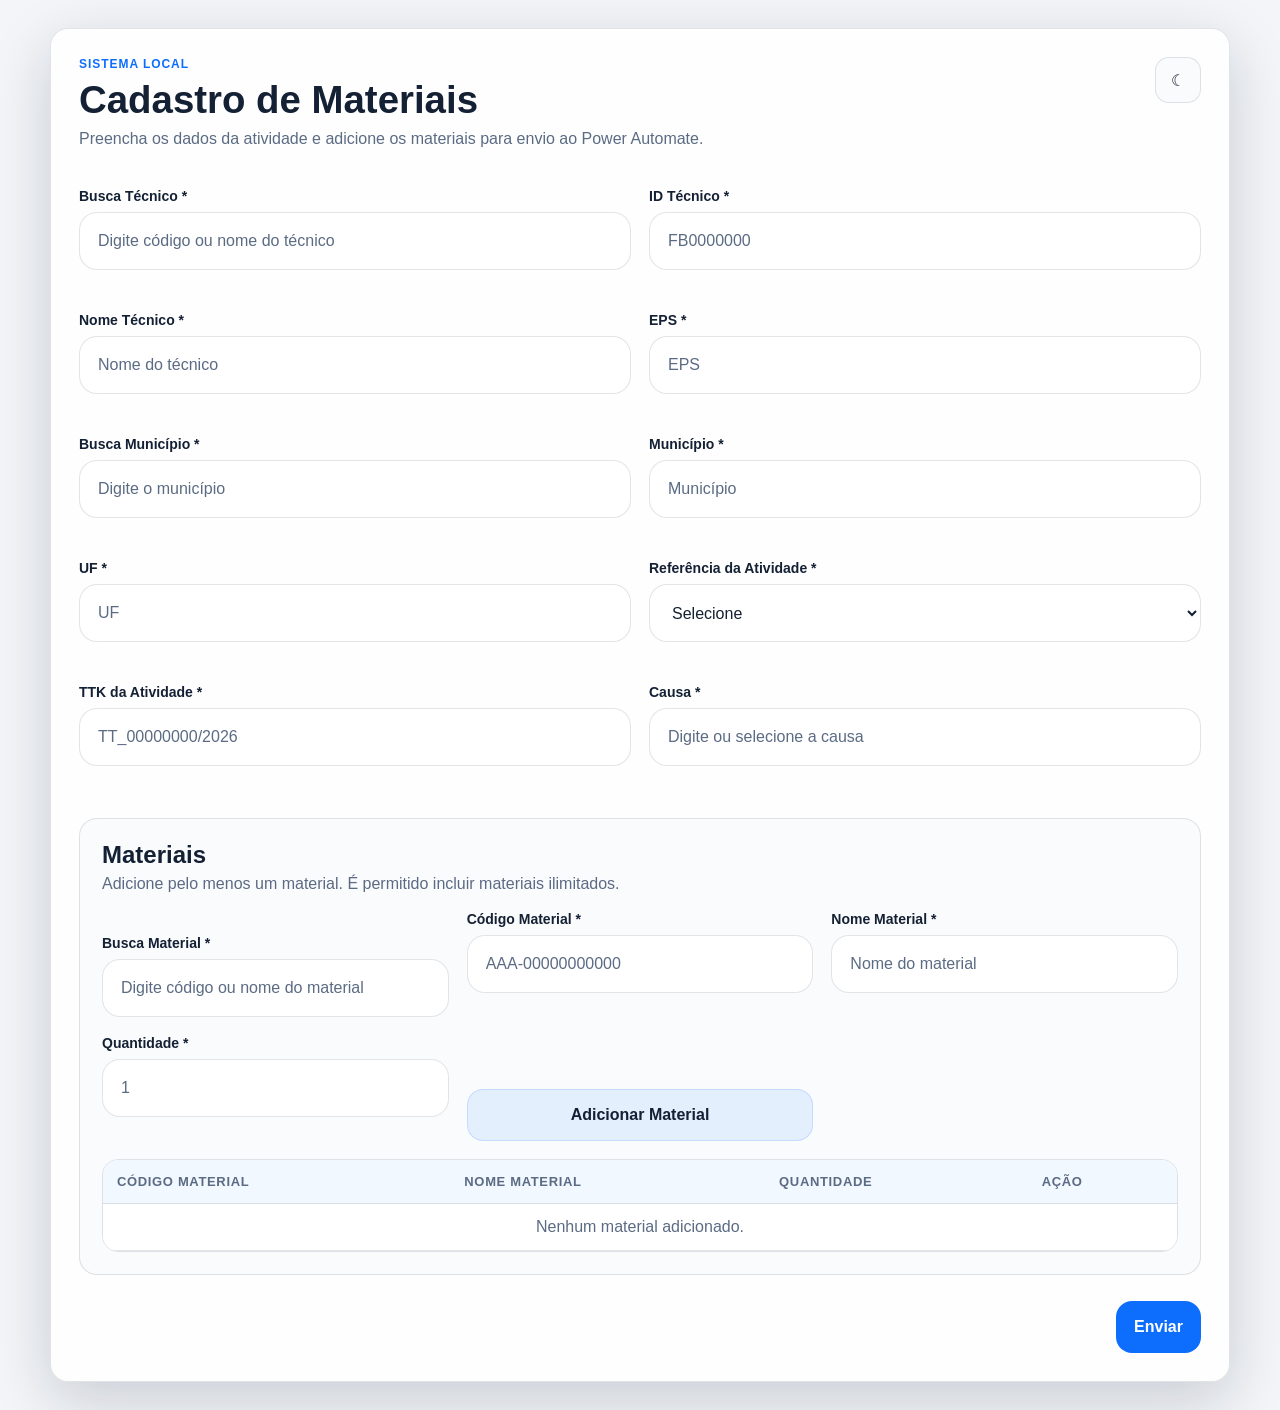
==== commit bf1afba8: "Update index.html" ====
--- a/index.html
+++ b/index.html
@@ -1,181 +1,181 @@
 <!DOCTYPE html>
 <html lang="pt-BR" data-theme="dark">
 <head>
-  <meta charset="UTF-8" />
-  <meta name="viewport" content="width=device-width, initial-scale=1.0" />
-  <title>CADASTRO DE MATERIAIS</title>
-  <link rel="stylesheet" href="./css/style.css" />
+    <meta charset="UTF-8">
+    <meta name="viewport" content="width=device-width, initial-scale=1.0">
+    <title>Cadastro de Materiais</title>
+    <link rel="stylesheet" href="./css/style.css">
 </head>
-<body>
-  <div class="bg-image"></div>
-  <div class="bg-overlay"></div>
+<body data-page-mode="materiais">
+    <div class="bg-image"></div>
+    <div class="bg-overlay"></div>
 
-  <main class="page-shell">
-    <section class="app-card">
-      <div class="app-header">
-        <div>
-          <p class="eyebrow">Sistema Local</p>
-          <h1>CADASTRO DE MATERIAIS</h1>
-          <p class="subtitle"></p>
+    <main class="page-shell">
+        <section class="app-card">
+            <header class="app-header">
+                <div>
+                    <p class="eyebrow">Sistema Local</p>
+                    <h1>Cadastro de Materiais</h1>
+                    <p class="subtitle">Preencha os dados da atividade e adicione os materiais para envio ao Power Automate.</p>
+                </div>
+
+                <button type="button" class="theme-toggle" data-theme-toggle aria-label="Alternar tema">
+                    <span class="theme-icon">☾</span>
+                </button>
+            </header>
+
+            <div id="alertBox" class="alert hidden"></div>
+
+            <form id="mainForm" novalidate>
+                <div id="formContent">
+                    <div class="grid two-cols">
+                        <div class="field autocomplete-wrap">
+                            <label for="tecnico_search">Busca Técnico *</label>
+                            <input type="text" id="tecnico_search" autocomplete="off" placeholder="Digite código ou nome do técnico">
+                            <div id="tecnico_suggestions" class="suggestions hidden"></div>
+                        </div>
+
+                        <div class="field">
+                            <label for="id_tecnico">ID Técnico *</label>
+                            <input type="text" id="id_tecnico" maxlength="9" placeholder="FB0000000">
+                            <small class="error-text"></small>
+                        </div>
+
+                        <div class="field">
+                            <label for="nome_tecnico">Nome Técnico *</label>
+                            <input type="text" id="nome_tecnico" placeholder="Nome do técnico">
+                            <small class="error-text"></small>
+                        </div>
+
+                        <div class="field">
+                            <label for="eps">EPS *</label>
+                            <input type="text" id="eps" placeholder="EPS">
+                            <small class="error-text"></small>
+                        </div>
+
+                        <div class="field autocomplete-wrap">
+                            <label for="municipio_search">Busca Município *</label>
+                            <input type="text" id="municipio_search" autocomplete="off" placeholder="Digite o município">
+                            <div id="municipio_suggestions" class="suggestions hidden"></div>
+                        </div>
+
+                        <div class="field">
+                            <label for="municipio">Município *</label>
+                            <input type="text" id="municipio" placeholder="Município">
+                            <small class="error-text"></small>
+                        </div>
+
+                        <div class="field">
+                            <label for="uf">UF *</label>
+                            <input type="text" id="uf" maxlength="2" placeholder="UF">
+                            <small class="error-text"></small>
+                        </div>
+
+                        <div class="field">
+                            <label for="referencia_atividade">Referência da Atividade *</label>
+                            <select id="referencia_atividade">
+                                <option value="">Selecione</option>
+                                <option value="Manutenção corretiva (TTK)">Manutenção corretiva (TTK)</option>
+                                <option value="Preventiva">Preventiva</option>
+                                <option value="Implantação de prédios">Implantação de prédios</option>
+                                <option value="Alivio de Rede">Alivio de Rede</option>
+                            </select>
+                            <small class="error-text"></small>
+                        </div>
+
+                        <div class="field" id="atividadeField">
+                            <label for="ttk" id="atividadeLabel">TTK da Atividade *</label>
+                            <input type="text" id="ttk" maxlength="16" placeholder="TT_00000000/2026">
+                            <small class="error-text"></small>
+                        </div>
+
+                        <div class="field autocomplete-wrap">
+                            <label for="causa_search">Causa *</label>
+                            <input type="text" id="causa_search" autocomplete="off" placeholder="Digite ou selecione a causa">
+                            <div id="causa_suggestions" class="suggestions hidden"></div>
+                            <small class="error-text"></small>
+                        </div>
+                    </div>
+
+                    <section class="materials-section">
+                        <div class="section-head">
+                            <h2>Materiais</h2>
+                            <p>Adicione pelo menos um material. É permitido incluir materiais ilimitados.</p>
+                        </div>
+
+                        <div class="grid three-cols">
+                            <div class="field autocomplete-wrap">
+                                <label for="material_search">Busca Material *</label>
+                                <input type="text" id="material_search" autocomplete="off" placeholder="Digite código ou nome do material">
+                                <div id="material_suggestions" class="suggestions hidden"></div>
+                            </div>
+
+                            <div class="field">
+                                <label for="cod_material">Código Material *</label>
+                                <input type="text" id="cod_material" maxlength="15" placeholder="AAA-00000000000">
+                                <small class="error-text"></small>
+                            </div>
+
+                            <div class="field">
+                                <label for="nome_material">Nome Material *</label>
+                                <input type="text" id="nome_material" placeholder="Nome do material">
+                                <small class="error-text"></small>
+                            </div>
+
+                            <div class="field">
+                                <label for="quantidade">Quantidade *</label>
+                                <input type="number" id="quantidade" min="1" step="1" placeholder="1">
+                                <small class="error-text"></small>
+                            </div>
+
+                            <div class="field action-field">
+                                <label>&nbsp;</label>
+                                <button type="button" id="addMaterialBtn" class="btn btn-secondary">Adicionar Material</button>
+                            </div>
+                        </div>
+
+                        <div id="materialsError" class="inline-error hidden">Adicione pelo menos um material.</div>
+
+                        <div class="table-wrap">
+                            <table class="materials-table">
+                                <thead>
+                                    <tr>
+                                        <th>Código Material</th>
+                                        <th>Nome Material</th>
+                                        <th>Quantidade</th>
+                                        <th>Ação</th>
+                                    </tr>
+                                </thead>
+                                <tbody id="materialsTableBody">
+                                    <tr class="empty-row">
+                                        <td colspan="4">Nenhum material adicionado.</td>
+                                    </tr>
+                                </tbody>
+                            </table>
+                        </div>
+                    </section>
+
+                    <div class="actions">
+                        <button type="submit" id="sendBtn" class="btn btn-primary">Enviar</button>
+                    </div>
+                </div>
+            </form>
+        </section>
+    </main>
+
+    <div id="successModal" class="modal hidden" aria-hidden="true">
+        <div id="modalBackdrop" class="modal-backdrop"></div>
+        <div class="modal-dialog" role="dialog" aria-modal="true" aria-labelledby="successModalTitle">
+            <button type="button" id="closeSuccessModal" class="modal-close" aria-label="Fechar">×</button>
+            <div class="modal-icon">✓</div>
+            <h2 id="successModalTitle">Envio concluído</h2>
+            <p>O formulário foi processado e enviado com sucesso para o Power Automate.</p>
+            <div class="modal-actions">
+                <button type="button" id="confirmSuccessModal" class="btn btn-primary">Fechar</button>
+            </div>
         </div>
+    </div>
 
-        <button type="button" class="theme-toggle" data-theme-toggle aria-label="Alternar tema">
-          <span class="theme-icon"></span>
-        </button>
-      </div>
-
-      <div id="alertBox" class="alert hidden"></div>
-
-      <form id="mainForm" novalidate>
-        <div class="grid two-cols">
-          <div class="field autocomplete-wrap">
-            <label for="tecnico_search">Busca Técnico</label>
-            <input type="text" id="tecnico_search" autocomplete="off" placeholder="Digite código ou nome do técnico" />
-            <div id="tecnico_suggestions" class="suggestions hidden"></div>
-          </div>
-
-          <div class="field">
-            <label for="id_tecnico">ID Técnico</label>
-            <input type="text" id="id_tecnico" required maxlength="9" placeholder="FB0000000" />
-            <small class="error-text"></small>
-          </div>
-
-          <div class="field">
-            <label for="nome_tecnico">Nome Técnico</label>
-            <input type="text" id="nome_tecnico" required placeholder="Nome do técnico" />
-            <small class="error-text"></small>
-          </div>
-
-          <div class="field autocomplete-wrap">
-            <label for="municipio_search">Busca Município</label>
-            <input type="text" id="municipio_search" autocomplete="off" placeholder="Digite município" />
-            <div id="municipio_suggestions" class="suggestions hidden"></div>
-          </div>
-
-          <div class="field">
-            <label for="municipio">Município</label>
-            <input type="text" id="municipio" required placeholder="Município" />
-            <small class="error-text"></small>
-          </div>
-
-          <div class="field">
-            <label for="uf">UF</label>
-            <input type="text" id="uf" required maxlength="2" placeholder="UF" />
-            <small class="error-text"></small>
-          </div>
-
-          <div class="field">
-            <label for="eps">EPS</label>
-            <input type="text" id="eps" required placeholder="EPS" />
-            <small class="error-text"></small>
-          </div>
-
-          <div class="field">
-            <label for="referencia_atividade">Referência da Atividade</label>
-            <select id="referencia_atividade" required>
-              <option value="">Selecione</option>
-              <option value="Manutenção corretiva (TTK)">Manutenção corretiva (TTK)</option>
-              <option value="Preventiva">Preventiva</option>
-              <option value="Implantação de prédios">Implantação de prédios</option>
-              <option value="Alivio de Rede">Alivio de Rede</option>
-            </select>
-            <small class="error-text"></small>
-          </div>
-
-          <div class="field">
-            <label for="ttk">TTK da Atividade</label>
-            <input type="text" id="ttk" required maxlength="16" placeholder="TT_00000000/2026" />
-            <small class="error-text"></small>
-          </div>
-
-          <div class="field autocomplete-wrap">
-            <label for="causa_search">Causa</label>
-            <input type="text" id="causa_search" required autocomplete="off" placeholder="Digite ou selecione a causa" />
-            <div id="causa_suggestions" class="suggestions hidden"></div>
-            <small class="error-text"></small>
-          </div>
-        </div>
-
-        <section class="materials-section">
-          <div class="section-head">
-            <div>
-              <h2>Materiais</h2>
-              <p>Adicione pelo menos um material. É permitido incluir materiais ilimitados.</p>
-            </div>
-          </div>
-
-          <div class="grid three-cols">
-            <div class="field autocomplete-wrap">
-              <label for="material_search">Busca Material</label>
-              <input type="text" id="material_search" autocomplete="off" placeholder="Digite código ou nome do material" />
-              <div id="material_suggestions" class="suggestions hidden"></div>
-            </div>
-
-            <div class="field">
-              <label for="cod_material">Código Material</label>
-              <input type="text" id="cod_material" maxlength="15" placeholder="AAA-00000000000" />
-              <small class="error-text"></small>
-            </div>
-
-            <div class="field">
-              <label for="nome_material">Nome Material</label>
-              <input type="text" id="nome_material" placeholder="Nome do material" />
-              <small class="error-text"></small>
-            </div>
-
-            <div class="field">
-              <label for="quantidade">Quantidade</label>
-              <input type="number" id="quantidade" min="1" step="1" placeholder="1" />
-              <small class="error-text"></small>
-            </div>
-
-            <div class="field action-field">
-              <label>&nbsp;</label>
-              <button type="button" id="addMaterialBtn" class="btn btn-secondary">Adicionar Material</button>
-            </div>
-          </div>
-
-          <div id="materialsError" class="inline-error hidden">Adicione pelo menos um material.</div>
-
-          <div class="table-wrap">
-            <table class="materials-table">
-              <thead>
-                <tr>
-                  <th>Código Material</th>
-                  <th>Nome Material</th>
-                  <th>Quantidade</th>
-                  <th>Ação</th>
-                </tr>
-              </thead>
-              <tbody id="materialsTableBody">
-                <tr class="empty-row">
-                  <td colspan="4">Nenhum material adicionado.</td>
-                </tr>
-              </tbody>
-            </table>
-          </div>
-        </section>
-
-        <div class="actions">
-          <button type="submit" id="sendBtn" class="btn btn-primary">Enviar</button>
-        </div>
-      </form>
-    </section>
-  </main>
-
-  <div id="successModal" class="modal hidden" aria-hidden="true">
-    <div id="modalBackdrop" class="modal-backdrop"></div>
-    <div class="modal-dialog" role="dialog" aria-modal="true" aria-labelledby="successModalTitle">
-      <button type="button" id="closeSuccessModal" class="modal-close" aria-label="Fechar">×</button>
-      <div class="modal-icon">✓</div>
-      <h2 id="successModalTitle">Envio concluído</h2>
-      <p>O formulário foi processado e enviado com sucesso para o Power Automate.</p>
-      <div class="modal-actions">
-        <button type="button" id="confirmSuccessModal" class="btn btn-primary">Fechar</button>
-      </div>
-    </div>
-  </div>
-
-  <script src="./js/script.js"></script>
+    <script src="./js/script.js"></script>
 </body>
 </html>
--- a/css/style.css
+++ b/css/style.css
@@ -1,492 +1,492 @@
 :root,
 [data-theme="light"] {
-    --bg: #f3f5f8;
-    --surface: rgba(255, 255, 255, 0.86);
-    --surface-strong: rgba(255, 255, 255, 0.94);
-    --surface-soft: rgba(248, 250, 252, 0.72);
-    --text: #142033;
-    --muted: #5b6b83;
-    --border: rgba(20, 32, 51, 0.12);
-    --primary: #0d6efd;
-    --primary-hover: #0958ca;
-    --success: #0f9d58;
-    --danger: #d93025;
-    --shadow: 0 18px 60px rgba(9, 24, 52, 0.18);
-    --radius: 18px;
-    --blur: blur(16px);
+  --bg: #f3f5f8;
+  --surface: rgba(255, 255, 255, 0.86);
+  --surface-strong: rgba(255, 255, 255, 0.94);
+  --surface-soft: rgba(248, 250, 252, 0.72);
+  --text: #142033;
+  --muted: #5b6b83;
+  --border: rgba(20, 32, 51, 0.12);
+  --primary: #0d6efd;
+  --primary-hover: #0958ca;
+  --success: #0f9d58;
+  --danger: #d93025;
+  --shadow: 0 18px 60px rgba(9, 24, 52, 0.18);
+  --radius: 18px;
+  --blur: blur(16px);
 }
 
 [data-theme="dark"] {
-    --bg: #08111f;
-    --surface: rgba(10, 18, 34, 0.78);
-    --surface-strong: rgba(11, 20, 38, 0.92);
-    --surface-soft: rgba(17, 29, 52, 0.58);
-    --text: #edf4ff;
-    --muted: #9fb1ca;
-    --border: rgba(237, 244, 255, 0.10);
-    --primary: #5ea1ff;
-    --primary-hover: #88b9ff;
-    --success: #34d399;
-    --danger: #fb7185;
-    --shadow: 0 18px 60px rgba(0, 0, 0, 0.45);
+  --bg: #08111f;
+  --surface: rgba(10, 18, 34, 0.78);
+  --surface-strong: rgba(11, 20, 38, 0.92);
+  --surface-soft: rgba(17, 29, 52, 0.58);
+  --text: #edf4ff;
+  --muted: #9fb1ca;
+  --border: rgba(237, 244, 255, 0.10);
+  --primary: #5ea1ff;
+  --primary-hover: #88b9ff;
+  --success: #34d399;
+  --danger: #fb7185;
+  --shadow: 0 18px 60px rgba(0, 0, 0, 0.45);
 }
 
 * {
-    box-sizing: border-box;
+  box-sizing: border-box;
 }
 
 html,
 body {
-    margin: 0;
-    padding: 0;
-    min-height: 100%;
-    font-family: Arial, Helvetica, sans-serif;
-    color: var(--text);
-    background: var(--bg);
+  margin: 0;
+  padding: 0;
+  min-height: 100%;
+  font-family: Arial, Helvetica, sans-serif;
+  color: var(--text);
+  background: var(--bg);
 }
 
 body {
-    position: relative;
-    overflow-x: hidden;
+  position: relative;
+  overflow-x: hidden;
 }
 
 body.modal-open {
-    overflow: hidden;
+  overflow: hidden;
 }
 
 .bg-image {
-    position: fixed;
-    inset: 0;
-    z-index: -3;
-    background-image: url("../assets/15.png");
-    background-size: cover;
-    background-position: center;
-    background-repeat: no-repeat;
-    transform: scale(1.02);
+  position: fixed;
+  inset: 0;
+  z-index: -3;
+  background-image: url("../assets/15.png");
+  background-size: cover;
+  background-position: center;
+  background-repeat: no-repeat;
+  transform: scale(1.02);
 }
 
 .bg-overlay {
-    position: fixed;
-    inset: 0;
-    z-index: -2;
-    background:
-        radial-gradient(circle at top left, rgba(94, 161, 255, 0.22), transparent 30%),
-        radial-gradient(circle at bottom right, rgba(52, 211, 153, 0.14), transparent 28%),
-        linear-gradient(135deg, rgba(4, 10, 20, 0.62), rgba(4, 10, 20, 0.82));
+  position: fixed;
+  inset: 0;
+  z-index: -2;
+  background:
+    radial-gradient(circle at top left, rgba(94, 161, 255, 0.22), transparent 30%),
+    radial-gradient(circle at bottom right, rgba(52, 211, 153, 0.14), transparent 28%),
+    linear-gradient(135deg, rgba(4, 10, 20, 0.62), rgba(4, 10, 20, 0.82));
 }
 
 .page-shell {
-    min-height: 100vh;
-    padding: 28px;
-    display: flex;
-    align-items: center;
-    justify-content: center;
+  min-height: 100vh;
+  padding: 28px;
+  display: flex;
+  align-items: center;
+  justify-content: center;
 }
 
 .app-card {
-    width: min(1180px, 100%);
-    background: var(--surface);
-    backdrop-filter: var(--blur);
-    -webkit-backdrop-filter: var(--blur);
-    border: 1px solid var(--border);
-    box-shadow: var(--shadow);
-    border-radius: var(--radius);
-    padding: 28px;
+  width: min(1180px, 100%);
+  background: var(--surface);
+  backdrop-filter: var(--blur);
+  -webkit-backdrop-filter: var(--blur);
+  border: 1px solid var(--border);
+  box-shadow: var(--shadow);
+  border-radius: var(--radius);
+  padding: 28px;
 }
 
 .app-header {
-    display: flex;
-    justify-content: space-between;
-    gap: 16px;
-    align-items: flex-start;
-    margin-bottom: 24px;
+  display: flex;
+  justify-content: space-between;
+  gap: 16px;
+  align-items: flex-start;
+  margin-bottom: 24px;
 }
 
 .eyebrow {
-    margin: 0 0 8px;
-    color: var(--primary);
-    font-weight: 700;
-    letter-spacing: 0.08em;
-    text-transform: uppercase;
-    font-size: 12px;
+  margin: 0 0 8px;
+  color: var(--primary);
+  font-weight: 700;
+  letter-spacing: 0.08em;
+  text-transform: uppercase;
+  font-size: 12px;
 }
 
 h1 {
-    margin: 0;
-    font-size: clamp(28px, 3vw, 40px);
-    line-height: 1.08;
+  margin: 0;
+  font-size: clamp(28px, 3vw, 40px);
+  line-height: 1.08;
 }
 
 .subtitle {
-    margin-top: 10px;
-    color: var(--muted);
-    max-width: 760px;
+  margin-top: 10px;
+  color: var(--muted);
+  max-width: 760px;
 }
 
 .theme-toggle {
-    width: 46px;
-    height: 46px;
-    border-radius: 14px;
-    border: 1px solid var(--border);
-    background: var(--surface-soft);
-    color: var(--text);
-    cursor: pointer;
+  width: 46px;
+  height: 46px;
+  border-radius: 14px;
+  border: 1px solid var(--border);
+  background: var(--surface-soft);
+  color: var(--text);
+  cursor: pointer;
 }
 
 .grid {
-    display: grid;
-    gap: 18px;
+  display: grid;
+  gap: 18px;
 }
 
 .two-cols {
-    grid-template-columns: repeat(2, minmax(0, 1fr));
+  grid-template-columns: repeat(2, minmax(0, 1fr));
 }
 
 .three-cols {
-    grid-template-columns: repeat(3, minmax(0, 1fr));
-    align-items: end;
+  grid-template-columns: repeat(3, minmax(0, 1fr));
+  align-items: end;
 }
 
 .field {
-    display: flex;
-    flex-direction: column;
-    gap: 8px;
-    position: relative;
+  display: flex;
+  flex-direction: column;
+  gap: 8px;
+  position: relative;
 }
 
 label {
-    font-weight: 700;
-    font-size: 14px;
+  font-weight: 700;
+  font-size: 14px;
 }
 
 input,
 select,
 button {
-    font: inherit;
+  font: inherit;
 }
 
 input,
 select {
-    width: 100%;
-    height: 58px;
-    border: 1px solid var(--border);
-    background: var(--surface-strong);
-    color: var(--text);
-    border-radius: 18px;
-    padding: 0 18px;
-    outline: none;
+  width: 100%;
+  height: 58px;
+  border: 1px solid var(--border);
+  background: var(--surface-strong);
+  color: var(--text);
+  border-radius: 18px;
+  padding: 0 18px;
+  outline: none;
 }
 
 input::placeholder {
-    color: var(--muted);
+  color: var(--muted);
 }
 
 input:focus,
 select:focus {
-    border-color: rgba(94, 161, 255, 0.58);
-    box-shadow: 0 0 0 4px rgba(94, 161, 255, 0.12);
+  border-color: rgba(94, 161, 255, 0.58);
+  box-shadow: 0 0 0 4px rgba(94, 161, 255, 0.12);
 }
 
 input.locked {
-    background: rgba(128, 128, 128, 0.12);
-    cursor: not-allowed;
+  background: rgba(128, 128, 128, 0.12);
+  cursor: not-allowed;
 }
 
 .field.invalid input,
 .field.invalid select {
-    border-color: var(--danger);
-    box-shadow: 0 0 0 4px rgba(251, 113, 133, 0.12);
+  border-color: var(--danger);
+  box-shadow: 0 0 0 4px rgba(251, 113, 133, 0.12);
 }
 
 .error-text {
-    min-height: 16px;
-    color: var(--danger);
-    font-size: 12px;
+  min-height: 16px;
+  color: var(--danger);
+  font-size: 12px;
 }
 
 .inline-error {
-    margin-top: 14px;
-    color: var(--danger);
-    font-weight: 700;
+  margin-top: 14px;
+  color: var(--danger);
+  font-weight: 700;
 }
 
 .hidden {
-    display: none !important;
+  display: none !important;
 }
 
 .materials-section {
-    margin-top: 28px;
-    background: var(--surface-soft);
-    border: 1px solid var(--border);
-    border-radius: var(--radius);
-    padding: 22px;
+  margin-top: 28px;
+  background: var(--surface-soft);
+  border: 1px solid var(--border);
+  border-radius: var(--radius);
+  padding: 22px;
 }
 
 .section-head {
-    margin-bottom: 18px;
+  margin-bottom: 18px;
 }
 
 .section-head h2 {
-    margin: 0 0 6px;
-    font-size: 24px;
+  margin: 0 0 6px;
+  font-size: 24px;
 }
 
 .section-head p {
-    margin: 0;
-    color: var(--muted);
+  margin: 0;
+  color: var(--muted);
 }
 
 .action-field {
-    align-self: end;
+  align-self: end;
 }
 
 .actions {
-    margin-top: 26px;
-    display: flex;
-    justify-content: flex-end;
-    gap: 12px;
-    flex-wrap: wrap;
+  margin-top: 26px;
+  display: flex;
+  justify-content: flex-end;
+  gap: 12px;
+  flex-wrap: wrap;
 }
 
 .btn {
-    min-height: 52px;
-    border: none;
-    border-radius: 16px;
-    padding: 0 18px;
-    font-weight: 700;
-    cursor: pointer;
+  min-height: 52px;
+  border: none;
+  border-radius: 16px;
+  padding: 0 18px;
+  font-weight: 700;
+  cursor: pointer;
 }
 
 .btn-primary {
-    background: var(--primary);
-    color: #ffffff;
+  background: var(--primary);
+  color: #ffffff;
 }
 
 .btn-secondary {
-    background: rgba(94, 161, 255, 0.14);
-    color: var(--text);
-    border: 1px solid rgba(94, 161, 255, 0.25);
+  background: rgba(94, 161, 255, 0.14);
+  color: var(--text);
+  border: 1px solid rgba(94, 161, 255, 0.25);
 }
 
 .table-wrap {
-    margin-top: 18px;
-    overflow-x: auto;
-    border-radius: 16px;
-    border: 1px solid var(--border);
+  margin-top: 18px;
+  overflow-x: auto;
+  border-radius: 16px;
+  border: 1px solid var(--border);
 }
 
 .materials-table {
-    width: 100%;
-    border-collapse: collapse;
-    background: var(--surface-strong);
+  width: 100%;
+  border-collapse: collapse;
+  background: var(--surface-strong);
 }
 
 .materials-table th,
 .materials-table td {
-    padding: 14px;
-    border-bottom: 1px solid var(--border);
-    text-align: left;
+  padding: 14px;
+  border-bottom: 1px solid var(--border);
+  text-align: left;
 }
 
 .materials-table th {
-    font-size: 13px;
-    text-transform: uppercase;
-    letter-spacing: 0.05em;
-    color: var(--muted);
-    background: rgba(94, 161, 255, 0.08);
+  font-size: 13px;
+  text-transform: uppercase;
+  letter-spacing: 0.05em;
+  color: var(--muted);
+  background: rgba(94, 161, 255, 0.08);
 }
 
 .empty-row td {
-    text-align: center;
-    color: var(--muted);
+  text-align: center;
+  color: var(--muted);
 }
 
 .remove-btn {
-    background: rgba(251, 113, 133, 0.14);
-    color: var(--danger);
-    border: 1px solid rgba(251, 113, 133, 0.20);
-    border-radius: 10px;
-    min-height: 38px;
-    padding: 0 12px;
-    cursor: pointer;
-    font-weight: 700;
+  background: rgba(251, 113, 133, 0.14);
+  color: var(--danger);
+  border: 1px solid rgba(251, 113, 133, 0.20);
+  border-radius: 10px;
+  min-height: 38px;
+  padding: 0 12px;
+  cursor: pointer;
+  font-weight: 700;
 }
 
 .alert {
-    margin-bottom: 20px;
-    padding: 16px 18px;
-    border-radius: 14px;
-    font-weight: 700;
-    border: 1px solid transparent;
+  margin-bottom: 20px;
+  padding: 16px 18px;
+  border-radius: 14px;
+  font-weight: 700;
+  border: 1px solid transparent;
 }
 
 .alert.success {
-    background: rgba(52, 211, 153, 0.14);
-    color: var(--success);
-    border-color: rgba(52, 211, 153, 0.22);
+  background: rgba(52, 211, 153, 0.14);
+  color: var(--success);
+  border-color: rgba(52, 211, 153, 0.22);
 }
 
 .alert.error {
-    background: rgba(251, 113, 133, 0.14);
-    color: var(--danger);
-    border-color: rgba(251, 113, 133, 0.22);
+  background: rgba(251, 113, 133, 0.14);
+  color: var(--danger);
+  border-color: rgba(251, 113, 133, 0.22);
 }
 
 .alert.warning {
-    background: rgba(251, 191, 36, 0.14);
-    color: #f59e0b;
-    border-color: rgba(251, 191, 36, 0.22);
+  background: rgba(251, 191, 36, 0.14);
+  color: #f59e0b;
+  border-color: rgba(251, 191, 36, 0.22);
 }
 
 .suggestions {
-    position: absolute;
-    top: calc(100% + 6px);
-    left: 0;
-    right: 0;
-    background: var(--surface-strong);
-    border: 1px solid var(--border);
-    border-radius: 14px;
-    box-shadow: var(--shadow);
-    z-index: 999;
-    max-height: 260px;
-    overflow-y: auto;
+  position: absolute;
+  top: calc(100% + 6px);
+  left: 0;
+  right: 0;
+  background: var(--surface-strong);
+  border: 1px solid var(--border);
+  border-radius: 14px;
+  box-shadow: var(--shadow);
+  z-index: 999;
+  max-height: 260px;
+  overflow-y: auto;
 }
 
 .suggestion-item {
-    padding: 12px 14px;
-    cursor: pointer;
-    border-bottom: 1px solid var(--border);
+  padding: 12px 14px;
+  cursor: pointer;
+  border-bottom: 1px solid var(--border);
 }
 
 .suggestion-item:last-child {
-    border-bottom: none;
+  border-bottom: none;
 }
 
 .suggestion-item:hover {
-    background: rgba(94, 161, 255, 0.12);
+  background: rgba(94, 161, 255, 0.12);
 }
 
 .modal {
-    position: fixed;
-    inset: 0;
-    z-index: 5000;
-    display: flex;
-    align-items: center;
-    justify-content: center;
-    padding: 20px;
+  position: fixed;
+  inset: 0;
+  z-index: 5000;
+  display: flex;
+  align-items: center;
+  justify-content: center;
+  padding: 20px;
 }
 
 .modal-backdrop {
-    position: absolute;
-    inset: 0;
-    background: rgba(4, 10, 20, 0.72);
-    backdrop-filter: blur(4px);
+  position: absolute;
+  inset: 0;
+  background: rgba(4, 10, 20, 0.72);
+  backdrop-filter: blur(4px);
 }
 
 .modal-dialog {
-    position: relative;
-    width: min(520px, 100%);
-    background: var(--surface-strong);
-    border: 1px solid var(--border);
-    border-radius: 24px;
-    box-shadow: var(--shadow);
-    padding: 32px 24px 24px;
-    text-align: center;
-    z-index: 2;
+  position: relative;
+  width: min(520px, 100%);
+  background: var(--surface-strong);
+  border: 1px solid var(--border);
+  border-radius: 24px;
+  box-shadow: var(--shadow);
+  padding: 32px 24px 24px;
+  text-align: center;
+  z-index: 2;
 }
 
 .modal-close {
-    position: absolute;
-    top: 12px;
-    right: 12px;
-    width: 42px;
-    height: 42px;
-    border-radius: 12px;
-    border: 1px solid var(--border);
-    background: var(--surface-soft);
-    color: var(--text);
-    cursor: pointer;
+  position: absolute;
+  top: 12px;
+  right: 12px;
+  width: 42px;
+  height: 42px;
+  border-radius: 12px;
+  border: 1px solid var(--border);
+  background: var(--surface-soft);
+  color: var(--text);
+  cursor: pointer;
+  font-size: 24px;
+  line-height: 1;
+}
+
+.modal-icon {
+  width: 72px;
+  height: 72px;
+  border-radius: 999px;
+  margin: 0 auto 18px;
+  display: flex;
+  align-items: center;
+  justify-content: center;
+  background: rgba(52, 211, 153, 0.18);
+  color: var(--success);
+  font-size: 28px;
+  font-weight: 700;
+}
+
+.modal-dialog h2 {
+  margin: 0 0 12px;
+  font-size: 30px;
+}
+
+.modal-dialog p {
+  margin: 0;
+  color: var(--muted);
+  line-height: 1.6;
+}
+
+.modal-actions {
+  margin-top: 24px;
+  display: flex;
+  justify-content: center;
+}
+
+@media (max-width: 980px) {
+  .two-cols,
+  .three-cols {
+    grid-template-columns: 1fr;
+  }
+
+  .app-header {
+    flex-direction: column;
+    align-items: stretch;
+  }
+
+  .actions {
+    justify-content: stretch;
+  }
+
+  .actions .btn {
+    width: 100%;
+  }
+}
+
+@media (max-width: 640px) {
+  .page-shell {
+    padding: 16px;
+  }
+
+  .app-card {
+    padding: 18px;
+    border-radius: 20px;
+  }
+
+  .materials-section {
+    padding: 16px;
+  }
+
+  input,
+  select,
+  .btn {
+    min-height: 50px;
+  }
+
+  .modal-dialog {
+    padding: 28px 18px 20px;
+    border-radius: 20px;
+  }
+
+  .modal-dialog h2 {
     font-size: 24px;
-    line-height: 1;
-}
-
-.modal-icon {
-    width: 72px;
-    height: 72px;
-    border-radius: 999px;
-    margin: 0 auto 18px;
-    display: flex;
-    align-items: center;
-    justify-content: center;
-    background: rgba(52, 211, 153, 0.18);
-    color: var(--success);
-    font-size: 28px;
-    font-weight: 700;
-}
-
-.modal-dialog h2 {
-    margin: 0 0 12px;
-    font-size: 30px;
-}
-
-.modal-dialog p {
-    margin: 0;
-    color: var(--muted);
-    line-height: 1.6;
-}
-
-.modal-actions {
-    margin-top: 24px;
-    display: flex;
-    justify-content: center;
-}
-
-@media (max-width: 980px) {
-    .two-cols,
-    .three-cols {
-        grid-template-columns: 1fr;
-    }
-
-    .app-header {
-        flex-direction: column;
-        align-items: stretch;
-    }
-
-    .actions {
-        justify-content: stretch;
-    }
-
-    .actions .btn {
-        width: 100%;
-    }
-}
-
-@media (max-width: 640px) {
-    .page-shell {
-        padding: 16px;
-    }
-
-    .app-card {
-        padding: 18px;
-        border-radius: 20px;
-    }
-
-    .materials-section {
-        padding: 16px;
-    }
-
-    input,
-    select,
-    .btn {
-        min-height: 50px;
-    }
-
-    .modal-dialog {
-        padding: 28px 18px 20px;
-        border-radius: 20px;
-    }
-
-    .modal-dialog h2 {
-        font-size: 24px;
-    }
-}
+  }
+}
